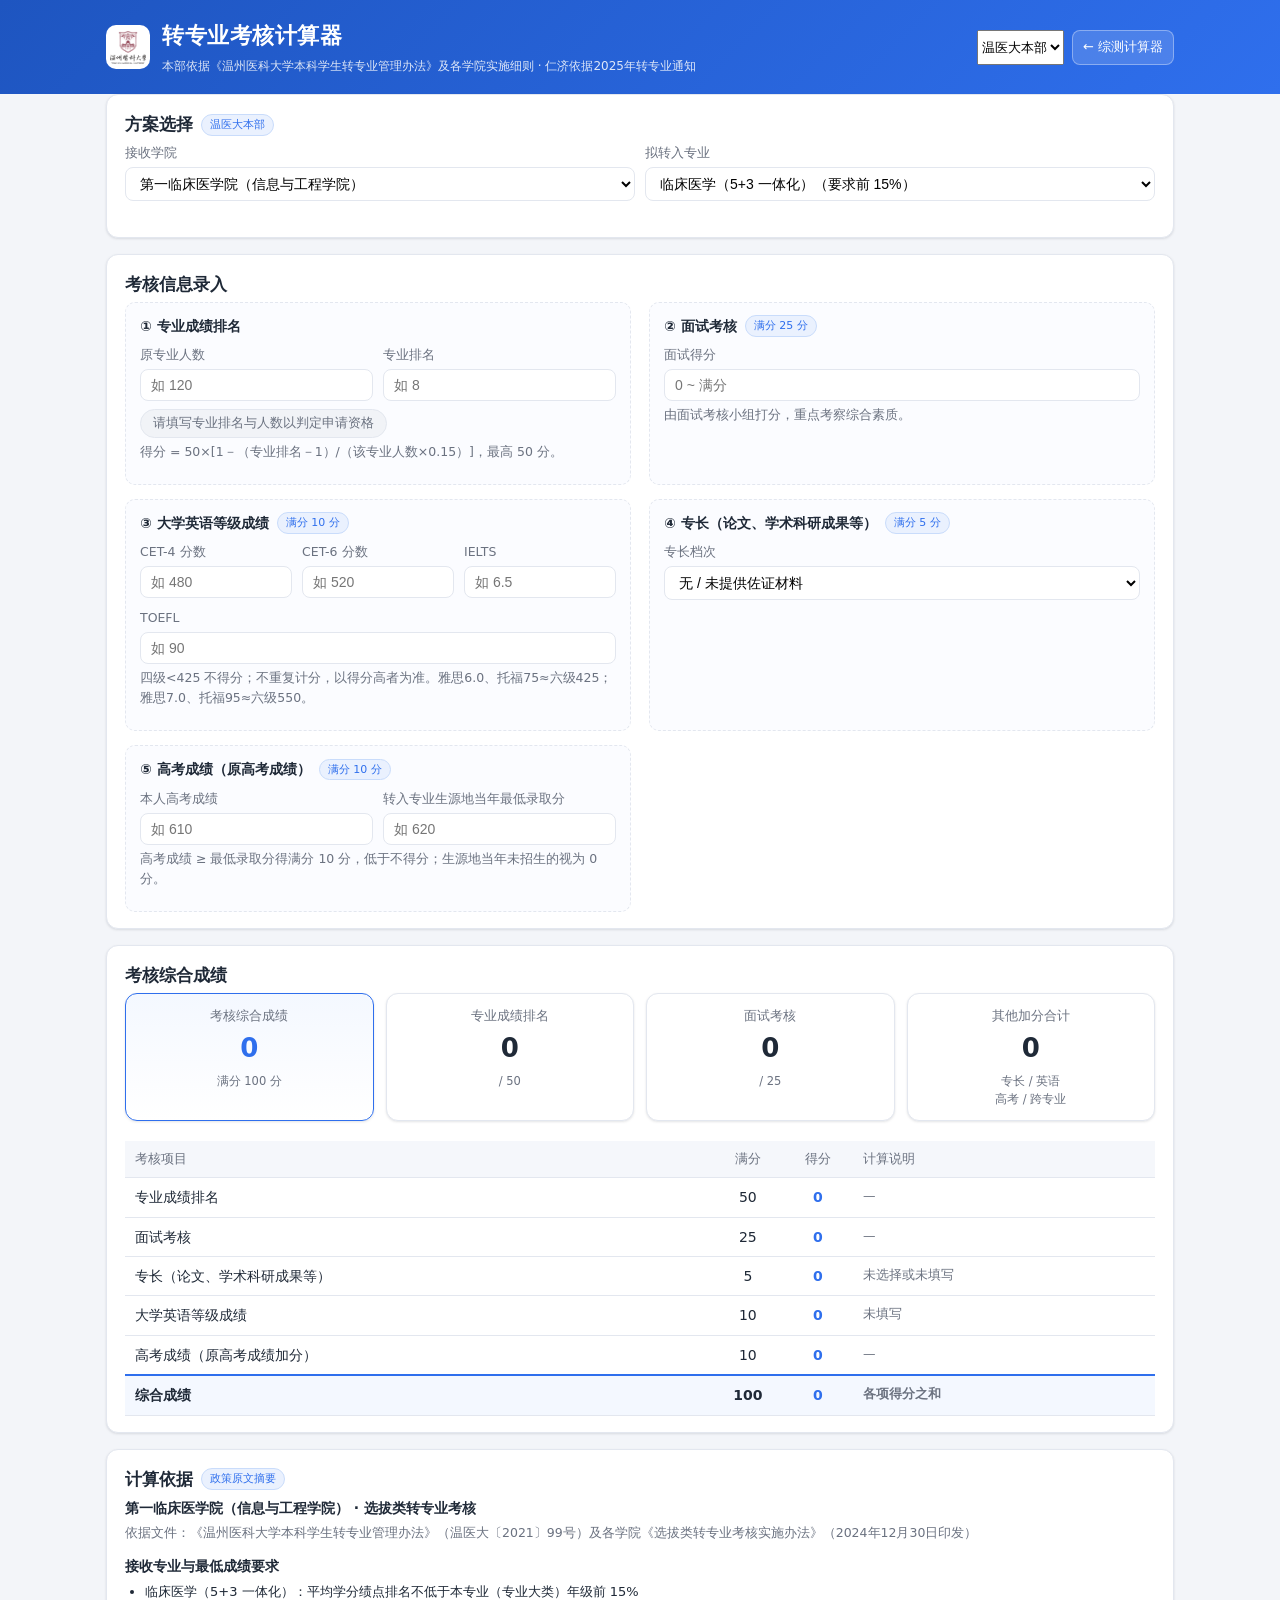
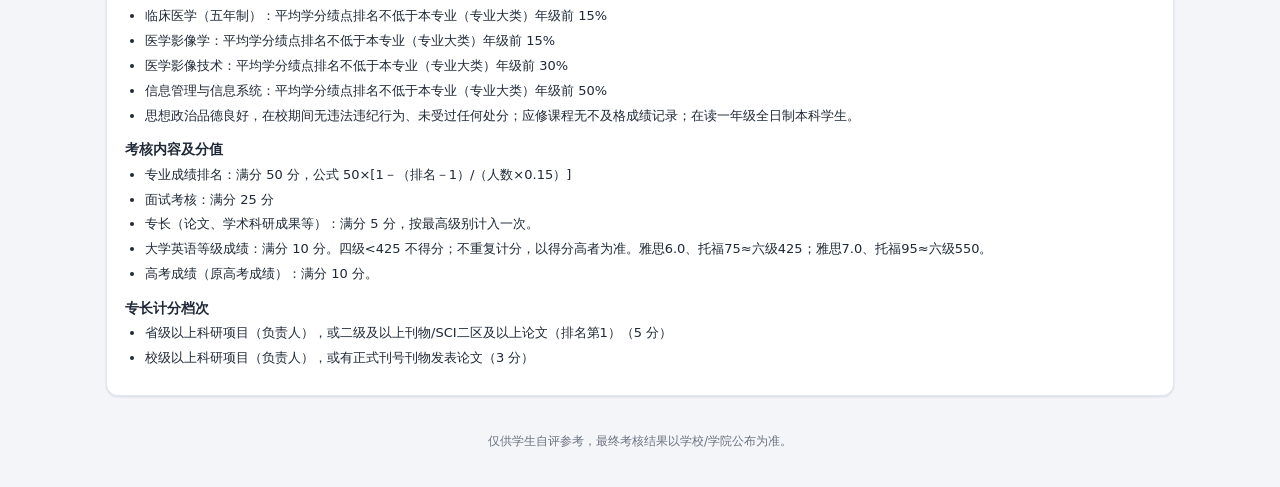
==== transfer.html @ d52b9f93 "fix: 修复计算与页面问题，加校徽、去 Emoji、补测试与 CI 计算：空学年不再显示误导总分、C1 下限钳 0、C3 口径统一为基准分按方案、清空保留当前方案、storage 加 scheme " ====
<!DOCTYPE html>
<html lang="zh-CN">
<head>
  <meta charset="UTF-8">
  <meta name="viewport" content="width=device-width, initial-scale=1.0">
  <title>转专业考核计算器</title>
  <link rel="icon" href="resource/红色透明底方图.png">
  <link rel="stylesheet" href="css/style.css">
</head>
<body>
  <header class="topbar">
    <div class="wrap topbar-inner">
      <div class="brand">
        <img class="logo" src="resource/红色透明底方图.png" alt="温州医科大学校徽">
        <div class="brand-titles">
          <h1>转专业考核计算器</h1>
          <p class="sub">本部依据《温州医科大学本科学生转专业管理办法》及各学院实施细则 · 仁济依据2025年转专业通知</p>
        </div>
      </div>
      <div class="profile">
        <select id="scheme-select" title="选择转专业方案（本部按学院细则，仁济为统一方案）">
          <option value="benbu" selected>温医大本部</option>
          <option value="renji">仁济学院</option>
        </select>
        <a class="top-link" href="index.html" title="返回素质综合测评计算器">← 综测计算器</a>
      </div>
    </div>
  </header>

  <main class="wrap">
    <!-- ============ 方案选择 ============ -->
    <section class="card" id="card-scheme">
      <h2>方案选择 <span class="tag" id="scheme-tag">温医大本部</span></h2>
      <div id="college-row">
        <div class="inline-fields">
          <label class="field grow">
            <span>接收学院</span>
            <select id="college-select"></select>
          </label>
          <label class="field grow">
            <span>拟转入专业</span>
            <select id="major-select"></select>
          </label>
        </div>
      </div>
      <p class="hint" id="renji-tip" hidden>
        仁济学院 2025 年转专业分两轮：第一轮要求学年成绩列原专业全年级前 15%（个别专业前15%不足1人时第一名取得资格），
        可申请临床医学类（临床医学含全科医学跟读班、麻醉学）和口腔医学专业；第二轮在前 50% 中录取（第一轮结束后重新计算名额）。
        非医学类专业（英语、日语、公共事业管理、市场营销、信息管理与信息系统、生物医学工程等）原则上不受成绩限制。
        最多可填报 5 个专业志愿（平行志愿，不设级差）；通识选修课成绩不计入平均学分绩点排名。
      </p>
      <p class="hint" id="scheme-doc"></p>
    </section>

    <!-- ============ 考核信息录入 ============ -->
    <section class="card" id="card-input">
      <h2>考核信息录入</h2>
      <div class="input-grid">
        <div class="field-group">
          <h3>① 专业成绩排名</h3>
          <div class="inline-fields">
            <label class="field">
              <span>原专业人数</span>
              <input type="number" id="in-total" min="1" step="1" placeholder="如 120">
            </label>
            <label class="field">
              <span>专业排名</span>
              <input type="number" id="in-rank" min="1" step="1" placeholder="如 8">
            </label>
          </div>
          <div id="qualify-line"></div>
          <p class="hint" id="rank-formula-hint"></p>
        </div>

        <div class="field-group">
          <h3>② 面试考核 <span class="tag" id="interview-tag"></span></h3>
          <label class="field">
            <span>面试得分</span>
            <input type="number" id="in-interview" min="0" step="0.5" placeholder="0 ~ 满分">
          </label>
          <p class="hint" id="interview-hint"></p>
        </div>

        <div class="field-group">
          <h3>③ 大学英语等级成绩 <span class="tag" id="english-tag"></span></h3>
          <div class="inline-fields">
            <label class="field">
              <span>CET-4 分数</span>
              <input type="number" id="in-c4" min="0" max="710" step="1" placeholder="如 480">
            </label>
            <label class="field">
              <span>CET-6 分数</span>
              <input type="number" id="in-c6" min="0" max="710" step="1" placeholder="如 520">
            </label>
            <label class="field" id="in-ielts-wrap" hidden>
              <span>IELTS</span>
              <input type="number" id="in-ielts" min="0" max="9" step="0.5" placeholder="如 6.5">
            </label>
            <label class="field" id="in-toefl-wrap" hidden>
              <span>TOEFL</span>
              <input type="number" id="in-toefl" min="0" max="120" step="1" placeholder="如 90">
            </label>
          </div>
          <p class="hint" id="english-note"></p>
        </div>

        <div class="field-group" id="grp-specialty">
          <h3>④ 专长（论文、学术科研成果等） <span class="tag" id="specialty-tag"></span></h3>
          <label class="field">
            <span>专长档次</span>
            <select id="in-specialty"></select>
          </label>
        </div>

        <div class="field-group" id="grp-gaokao" hidden>
          <h3>⑤ 高考成绩（原高考成绩） <span class="tag" id="gaokao-tag"></span></h3>
          <div class="inline-fields">
            <label class="field">
              <span>本人高考成绩</span>
              <input type="number" id="in-gaokao" min="0" step="1" placeholder="如 610">
            </label>
            <label class="field">
              <span id="min-admit-label">转入专业最低录取分</span>
              <input type="number" id="in-minadmit" min="0" step="1" placeholder="如 620">
            </label>
          </div>
          <p class="hint" id="gaokao-hint"></p>
        </div>

        <div class="field-group" id="grp-cross" hidden>
          <h3>跨专业情况 <span class="tag">5 分</span></h3>
          <label class="field">
            <span>原专业类别</span>
            <select id="in-frommed">
              <option value="1">医学类（原专业毕业学位为医学学位）</option>
              <option value="0">非医学类</option>
            </select>
          </label>
          <p class="hint" id="cross-hint"></p>
        </div>
      </div>
    </section>

    <!-- ============ 计算结果 ============ -->
    <section class="card" id="card-result">
      <h2>考核综合成绩</h2>
      <div class="result-grid" id="result-grid"></div>
      <div class="detail-table-wrap">
        <table class="detail-table" id="detail-table"></table>
      </div>
      <div id="result-notes"></div>
    </section>

    <!-- ============ 计算依据 ============ -->
    <section class="card" id="card-doc">
      <h2>计算依据 <span class="tag">政策原文摘要</span></h2>
      <div id="doc-body"></div>
    </section>
  </main>

  <footer class="wrap footer">
    <p>仅供学生自评参考，最终考核结果以学校/学院公布为准。</p>
  </footer>

  <script src="js/transfer.js"></script>
  <script src="js/transfer-app.js"></script>
</body>
</html>
---- css/style.css ----
/* =========================================================================
 * style.css — 素质综合测评计算器
 * ========================================================================= */

:root {
  --primary: #2f6fed;
  --primary-dark: #1e55c0;
  --danger: #d64545;
  --ok: #2e9e5b;
  --warn: #d97706;
  --bg: #f3f5f9;
  --card: #ffffff;
  --line: #e3e7ef;
  --text: #1f2937;
  --text-soft: #6b7280;
  --radius: 12px;
  --shadow: 0 1px 3px rgba(16, 24, 40, .08), 0 1px 2px rgba(16, 24, 40, .04);
}

* { box-sizing: border-box; }

html, body { margin: 0; padding: 0; }

body {
  font-family: "PingFang SC", "Microsoft YaHei", "Segoe UI", system-ui, -apple-system, sans-serif;
  background: var(--bg);
  color: var(--text);
  font-size: 14px;
  line-height: 1.6;
}

.wrap { max-width: 1100px; margin: 0 auto; padding: 0 16px; }

/* ---------- 顶栏 ---------- */
.topbar { background: linear-gradient(135deg, #1e55c0 0%, #2f6fed 100%); color: #fff; padding: 18px 0; }
.topbar-inner { display: flex; justify-content: space-between; align-items: center; gap: 16px; flex-wrap: wrap; }
.brand { display: flex; align-items: center; gap: 12px; }
.brand .logo { height: 44px; width: 44px; flex: none; background: #fff; border-radius: 10px; padding: 4px; object-fit: contain; }
.brand-titles { min-width: 0; }
.brand h1 { margin: 0; font-size: 22px; letter-spacing: .5px; }
.brand .sub { margin: 4px 0 0; font-size: 12px; opacity: .85; }
.profile { display: flex; gap: 8px; flex-wrap: wrap; }
.profile input {
  border: 1px solid rgba(255,255,255,.35); background: rgba(255,255,255,.15); color: #fff;
  border-radius: 8px; padding: 6px 10px; font-size: 13px; width: 110px; outline: none;
}
.profile input::placeholder { color: rgba(255,255,255,.75); }
.profile input:focus { border-color: #fff; background: rgba(255,255,255,.25); }

/* ---------- Tab 导航 ---------- */
.tabs { display: flex; gap: 8px; padding-top: 16px; }
.tab-btn {
  border: 1px solid var(--line); background: var(--card); color: var(--text-soft);
  border-radius: 10px 10px 0 0; padding: 9px 18px; font-size: 14px; cursor: pointer;
  border-bottom: none; font-weight: 500;
}
.tab-btn.active { color: var(--primary); font-weight: 600; box-shadow: 0 -2px 0 var(--primary) inset; }
.tab-pane { display: none; padding: 16px 0 24px; }
.tab-pane.active { display: block; }

/* ---------- 卡片 ---------- */
.card {
  background: var(--card); border: 1px solid var(--line); border-radius: var(--radius);
  box-shadow: var(--shadow); padding: 16px 18px; margin-bottom: 16px;
}
.card h2 { margin: 0 0 4px; font-size: 17px; display: flex; align-items: center; gap: 8px; flex-wrap: wrap; }
.card h3 { margin: 0; font-size: 14px; }
.tag {
  font-size: 11px; font-weight: 500; color: var(--primary);
  background: #eaf1fe; border: 1px solid #c9dcfb; border-radius: 999px; padding: 1px 8px;
}
.hint { color: var(--text-soft); font-size: 12.5px; margin: 4px 0 10px; }

/* ---------- 按钮 ---------- */
.btn {
  border: 1px solid var(--primary); background: var(--primary); color: #fff;
  border-radius: 8px; padding: 6px 14px; font-size: 13px; cursor: pointer; transition: .15s;
}
.btn:hover { background: var(--primary-dark); border-color: var(--primary-dark); }
.btn.ghost { background: transparent; color: var(--primary); }
.btn.ghost:hover { background: #eaf1fe; }
.btn.danger { background: var(--danger); border-color: var(--danger); }
.btn.danger.ghost { background: transparent; color: var(--danger); }
.btn.danger.ghost:hover { background: #fdecec; }
.btn.small { padding: 4px 10px; font-size: 12.5px; border-radius: 7px; }
.btn:disabled { opacity: .5; cursor: not-allowed; }

/* ---------- 学年栏 ---------- */
.year-bar { display: flex; align-items: center; gap: 10px; flex-wrap: wrap; }
.year-bar label { font-weight: 600; }
.year-bar select {
  border: 1px solid var(--line); border-radius: 8px; padding: 6px 10px; font-size: 14px;
  background: #fff; min-width: 180px;
}
.year-bar .btn { margin-left: 2px; }

/* ---------- 结果概览 ---------- */
.result-grid {
  display: grid; grid-template-columns: repeat(4, 1fr); gap: 12px; margin-bottom: 16px;
}
.result-item {
  background: var(--card); border: 1px solid var(--line); border-radius: var(--radius);
  box-shadow: var(--shadow); padding: 12px 14px; text-align: center;
}
.result-item .label { color: var(--text-soft); font-size: 12.5px; }
.result-item .value { font-size: 26px; font-weight: 700; margin-top: 2px; }
.result-item .extra { font-size: 11.5px; color: var(--text-soft); margin-top: 2px; }
.result-item.total { border-color: var(--primary); background: linear-gradient(180deg, #f4f8ff, #fff); }
.result-item.total .value { color: var(--primary); }
.down-badge {
  display: inline-block; margin-left: 8px; padding: 1px 8px; border-radius: 6px;
  background: var(--danger); color: #fff; font-size: 12px; font-weight: 600;
  vertical-align: middle; line-height: 1.6;
}
.result-item.warn { border-color: var(--warn); }
.result-item.warn .value { color: var(--warn); }
.result-item.bad { border-color: var(--danger); }
.result-item.bad .value { color: var(--danger); }

/* ---------- 两列布局 ---------- */
.cols { display: grid; grid-template-columns: 1fr 1fr; gap: 16px; align-items: start; }
@media (max-width: 900px) { .cols { grid-template-columns: 1fr; } }
.section .hint { margin-bottom: 12px; }

/* ---------- 加减分条目 ---------- */
.sub-block { margin-bottom: 14px; }
.sub-head { display: flex; justify-content: space-between; align-items: center; margin-bottom: 6px; }
.mini-total { font-weight: 700; color: var(--ok); }
.mini-total.minus { color: var(--danger); }
.items { display: flex; flex-direction: column; gap: 6px; margin-bottom: 8px; }
.item-row {
  display: flex; align-items: center; gap: 8px; border: 1px solid var(--line);
  border-radius: 8px; padding: 6px 10px; background: #fafbfe;
}
.item-row .item-name { flex: 1; min-width: 0; overflow-wrap: anywhere; }
.item-row .item-points { font-weight: 700; color: var(--ok); white-space: nowrap; }
.item-row.minus .item-points { color: var(--danger); }
.item-row .del {
  border: none; background: none; color: var(--text-soft); cursor: pointer; font-size: 15px;
  padding: 2px 6px; border-radius: 6px;
}
.item-row .del:hover { color: var(--danger); background: #fdecec; }
.row-actions { display: flex; gap: 8px; flex-wrap: wrap; }
.c2-onlyreq {
  display: inline-flex; align-items: center; gap: 5px; font-size: 12.5px; color: var(--text-soft);
  border: 1px solid var(--line); border-radius: 7px; padding: 4px 10px; background: #fafbfe; cursor: pointer;
  user-select: none;
}
.c2-onlyreq input { width: 14px; height: 14px; accent-color: var(--primary); }
.c2-onlyreq:hover { border-color: var(--primary); color: var(--text); }

/* 教务系统导入 */
#import-text {
  width: 100%; border: 1px solid var(--line); border-radius: 8px; padding: 8px 10px;
  font-size: 12.5px; font-family: Consolas, "Courier New", monospace; resize: vertical; box-sizing: border-box;
}
#import-text:focus { outline: none; border-color: var(--primary); }
.import-result { margin-top: 8px; font-size: 12.5px; color: var(--danger); white-space: pre-wrap; }
.import-result.error { color: var(--danger); }


/* 豆包批量导入引导 */
.batch-help {
  margin-top: 10px; border: 1px solid var(--line); border-radius: 10px; background: #fafbfe;
  padding: 0;
}
.batch-help > summary {
  cursor: pointer; padding: 9px 12px; font-size: 13px; color: var(--primary-dark);
  font-weight: 600; user-select: none; list-style: none;
}
.batch-help > summary::before { content: "▸ "; color: var(--primary); }
.batch-help[open] > summary::before { content: "▾ "; }
.batch-help > summary:hover { background: #f2f5fb; border-radius: 10px; }
.batch-help-body { padding: 4px 12px 12px; border-top: 1px dashed var(--line); }
.batch-steps { margin: 8px 0 10px; padding-left: 20px; font-size: 13px; }
.batch-steps li { margin-bottom: 4px; }
.prompt-actions { display: flex; gap: 8px; flex-wrap: wrap; margin-bottom: 8px; }
.prompt-text {
  background: #f6f8fc; border: 1px solid var(--line); border-radius: 8px; padding: 10px 12px;
  font-size: 12px; line-height: 1.7; white-space: pre-wrap; overflow-wrap: break-word;
  font-family: Consolas, "Courier New", monospace; max-height: 260px; overflow-y: auto;
}

/* ---------- 课程表 ---------- */
.course-table-wrap {
  max-height: 280px; overflow: auto; border: 1px solid var(--line); border-radius: 10px;
  margin-bottom: 10px; scrollbar-width: thin; scrollbar-color: #c6ccd6 transparent;
}
.course-table-wrap::-webkit-scrollbar { width: 8px; }
.course-table-wrap::-webkit-scrollbar-thumb { background: #c6ccd6; border-radius: 4px; }
.course-table-wrap::-webkit-scrollbar-track { background: transparent; }
.course-table { width: 100%; border-collapse: collapse; }
.course-table thead th {
  position: sticky; top: 0; z-index: 1; background: #fff;
}
.course-table th, .course-table td {
  border-bottom: 1px solid var(--line); padding: 6px 8px; text-align: left; vertical-align: middle;
}
.course-table th { font-size: 12.5px; color: var(--text-soft); }
.course-table th.num, .course-table td.num { width: 90px; }
.course-table th.op, .course-table td.op { width: 40px; text-align: center; }
.course-table th.scale-cell, .course-table td.scale-cell { width: 92px; }
.course-table th.type-cell, .course-table td.type-cell { width: 82px; }
.course-table input, .course-table select {
  width: 100%; border: 1px solid var(--line); border-radius: 7px; padding: 5px 8px; font-size: 13px;
  background: #fff;
}
.course-table input:focus, .course-table select:focus { outline: none; border-color: var(--primary); }
.course-table .del { border: none; background: none; color: var(--text-soft); cursor: pointer; font-size: 15px; }
.course-table .del:hover { color: var(--danger); }
.c2-stat { font-size: 12.5px; color: var(--text-soft); margin-top: 6px; }
.c2-stat b { color: var(--text); }

/* ---------- C3 分类 ---------- */
.c3-cat { border: 1px solid var(--line); border-radius: 10px; margin-bottom: 10px; overflow: hidden; }
.c3-cat-head {
  display: flex; justify-content: space-between; align-items: center; padding: 10px 12px;
  background: #fafbfe; cursor: pointer; user-select: none;
}
.c3-cat-head:hover { background: #f2f5fb; }
.c3-cat-head .cat-title { font-weight: 600; font-size: 14px; }
.c3-cat-head .cat-total { color: var(--ok); font-weight: 700; }
.c3-cat-body { padding: 10px 12px; border-top: 1px solid var(--line); }

/* ---------- 体测卡片（奖学金降档判定） ---------- */
.pe-card {
  border: 1px dashed var(--line); border-radius: 10px; padding: 10px 12px; margin-bottom: 10px;
  background: #fbfcff;
}
.pe-head { font-weight: 600; font-size: 13.5px; margin-bottom: 8px; display: flex; align-items: center; gap: 8px; }
.pe-row { display: flex; align-items: flex-end; gap: 18px; flex-wrap: wrap; }
.pe-score-label { display: flex; flex-direction: column; gap: 4px; font-size: 12.5px; color: var(--text-soft); }
.pe-score-label input {
  border: 1px solid var(--line); border-radius: 8px; padding: 6px 10px; font-size: 14px; width: 130px;
}
.pe-score-label input:focus { outline: none; border-color: var(--primary); }
.pe-check { display: flex; align-items: center; gap: 6px; font-size: 13px; padding-bottom: 7px; cursor: pointer; user-select: none; }
.pe-check input { width: 15px; height: 15px; accent-color: var(--primary); }
.pe-result { margin-top: 8px; display: flex; align-items: center; gap: 10px; flex-wrap: wrap; }
.pe-badge { display: inline-flex; padding: 3px 12px; border-radius: 999px; font-size: 13px; font-weight: 700; white-space: normal; max-width: 100%; text-align: left; }
.pe-badge.down { background: #fdecec; color: var(--danger); border: 1px solid #f5b5b5; }
.pe-badge.ok { background: #e7f6ee; color: var(--ok); border: 1px solid #b5e3c8; }
.pe-badge.none { background: #f1f3f7; color: var(--text-soft); border: 1px solid var(--line); font-weight: 500; }
.pe-reason { font-size: 12px; color: var(--text-soft); }

/* ---------- 在校成绩 ---------- */
.overall-card h2 { margin-bottom: 8px; }
.overall-grid { display: grid; grid-template-columns: repeat(auto-fill, minmax(150px, 1fr)); gap: 10px; }
.overall-item {
  border: 1px solid var(--line); border-radius: 10px; padding: 10px 12px; text-align: center; background: #fafbfe;
}
.overall-item .y-name { font-size: 12.5px; color: var(--text-soft); }
.overall-item .y-total { font-size: 20px; font-weight: 700; }
.overall-avg {
  margin-top: 10px; border-top: 1px dashed var(--line); padding-top: 10px;
  display: flex; justify-content: space-between; align-items: center; flex-wrap: wrap; gap: 8px;
}
.overall-avg .avg-value { font-size: 22px; font-weight: 800; color: var(--primary); }

/* ---------- 班级排名 ---------- */
.rank-form { display: flex; gap: 8px; flex-wrap: wrap; margin: 10px 0 14px; }
.rank-form input {
  border: 1px solid var(--line); border-radius: 8px; padding: 6px 10px; font-size: 13px; width: 160px;
}
.rank-form input:focus { outline: none; border-color: var(--primary); }
.rank-table { width: 100%; border-collapse: collapse; }
.rank-table th, .rank-table td { border-bottom: 1px solid var(--line); padding: 7px 10px; text-align: left; }
.rank-table th { color: var(--text-soft); font-size: 12.5px; }
.rank-table td.num, .rank-table th.num { width: 90px; }
.rank-table td.op, .rank-table th.op { width: 50px; text-align: center; }
.rank-table tr.me td { background: #eef5ff; }
.rank-top { display: inline-flex; width: 22px; height: 22px; align-items: center; justify-content: center;
  border-radius: 50%; font-size: 12px; font-weight: 700; color: #fff; background: #9ca3af; }
.rank-top.r1 { background: #e6a23c; }
.rank-top.r2 { background: #a8b3c4; }
.rank-top.r3 { background: #c98a5e; }

/* ---------- 数据管理 ---------- */
.manage-actions { display: flex; gap: 10px; flex-wrap: wrap; margin: 10px 0; }
.file-label { display: inline-block; cursor: pointer; }
#manage-msg { color: var(--ok); }
#manage-msg.error { color: var(--danger); }
.formula-list { margin: 6px 0 0; padding-left: 20px; color: var(--text); }
.formula-list li { margin-bottom: 3px; }

/* ---------- 模态框 ---------- */
.modal-mask {
  position: fixed; inset: 0; background: rgba(15, 23, 42, .45); z-index: 100;
  display: flex; align-items: flex-start; justify-content: center; padding: 48px 16px; overflow-y: auto;
}
.modal-mask[hidden] { display: none; }
.modal {
  background: #fff; border-radius: 14px; box-shadow: 0 20px 50px rgba(0,0,0,.2);
  width: 100%; max-width: 720px; max-height: calc(100vh - 96px); display: flex; flex-direction: column;
}
.modal.small { max-width: 420px; }
.modal-head {
  display: flex; justify-content: space-between; align-items: center; padding: 14px 18px;
  border-bottom: 1px solid var(--line);
}
.modal-head h3 { margin: 0; font-size: 15px; }
.modal-close { border: none; background: none; font-size: 22px; line-height: 1; color: var(--text-soft); cursor: pointer; padding: 0 4px; }
.modal-close:hover { color: var(--danger); }
.modal-body { padding: 14px 18px; overflow: auto; }
.modal-foot { display: flex; justify-content: flex-end; gap: 8px; padding: 12px 18px; border-top: 1px solid var(--line); }

/* 快选项列表 */
.quick-group { margin-bottom: 12px; }
.quick-group-title { font-weight: 600; font-size: 13.5px; margin: 0 0 4px; color: var(--text); }
.quick-group-title .q-hint { font-weight: 400; font-size: 12px; color: var(--text-soft); }
.quick-levels { display: flex; flex-wrap: wrap; gap: 6px; }
.q-btn {
  border: 1px solid var(--line); background: #fafbfe; border-radius: 8px; padding: 4px 10px;
  font-size: 12.5px; cursor: pointer; color: var(--text);
}
.q-btn:hover { border-color: var(--primary); color: var(--primary); background: #eaf1fe; }
.q-btn .pts { color: var(--ok); font-weight: 700; }
.matrix-table { width: 100%; border-collapse: collapse; margin: 4px 0 8px; font-size: 12.5px; }
.matrix-table th, .matrix-table td { border: 1px solid var(--line); padding: 4px 6px; text-align: center; }
.matrix-table th { background: #f5f7fb; color: var(--text-soft); font-weight: 500; }
.matrix-table td:first-child { background: #fafbfe; font-weight: 600; text-align: left; white-space: nowrap; }
.matrix-table .q-btn { width: 100%; }

/* 字段 */
.field { display: flex; flex-direction: column; gap: 4px; margin-bottom: 10px; min-width: 0; }
.field span { font-size: 12.5px; color: var(--text-soft); }
.field input {
  border: 1px solid var(--line); border-radius: 8px; padding: 7px 10px; font-size: 14px;
  width: 100%; min-width: 0;
}
.field input:focus { outline: none; border-color: var(--primary); }

.footer { text-align: center; color: var(--text-soft); font-size: 12px; padding: 8px 16px 24px; }

/* 空状态 */
.empty-hint { color: var(--text-soft); font-size: 12.5px; font-style: italic; }

@media (max-width: 640px) {
  .result-grid { grid-template-columns: repeat(2, 1fr); }
  .topbar-inner { flex-direction: column; align-items: flex-start; }
}

/* ========== 转专业计算器页面 ========== */
a.tab-btn { text-decoration: none; display: inline-block; }
.tabs a.tab-btn { margin-left: auto; }

.top-link {
  border: 1px solid rgba(255,255,255,.35); background: rgba(255,255,255,.15); color: #fff;
  border-radius: 8px; padding: 6px 10px; font-size: 13px; text-decoration: none;
  display: inline-flex; align-items: center; white-space: nowrap;
}
.top-link:hover { background: rgba(255,255,255,.25); border-color: #fff; }

.inline-fields { display: flex; gap: 10px; flex-wrap: wrap; align-items: flex-start; }
.inline-fields .field { flex: 1; min-width: 130px; }
.field.grow { flex: 2 !important; min-width: 220px; }
.field select {
  border: 1px solid var(--line); border-radius: 8px; padding: 7px 10px; font-size: 14px; background: #fff;
  width: 100%; min-width: 0;
}
.field select:focus { outline: none; border-color: var(--primary); }

.input-grid { display: grid; grid-template-columns: repeat(2, 1fr); gap: 14px 18px; }
.field-group {
  border: 1px dashed var(--line); border-radius: 10px; padding: 12px 14px; background: #fbfcff;
  min-width: 0;
}
.field-group h3 {
  margin: 0 0 8px; font-size: 14px; display: flex; align-items: center; gap: 8px; flex-wrap: wrap;
}
.field-group .field { margin-bottom: 0; }
.field-group .inline-fields .field { margin-bottom: 0; }

#qualify-line { margin-top: 8px; }

.detail-table-wrap { overflow-x: auto; }
.detail-table { width: 100%; border-collapse: collapse; margin-top: 4px; }
.detail-table th, .detail-table td {
  border-bottom: 1px solid var(--line); padding: 8px 10px; text-align: left; vertical-align: top;
}
.detail-table thead th { background: #f5f7fb; color: var(--text-soft); font-size: 12.5px; font-weight: 500; }
.detail-table th.num, .detail-table td.num { width: 70px; text-align: center; }
.detail-table td.strong { font-weight: 700; color: var(--primary); }
.detail-table td.cell-note { font-size: 12.5px; color: var(--text-soft); overflow-wrap: anywhere; word-break: break-word; }
.detail-table tr.total-row td { background: #f4f8ff; font-weight: 700; border-top: 2px solid var(--primary); }

.doc-list { margin: 4px 0 10px; padding-left: 20px; }
.doc-list li { margin-bottom: 4px; font-size: 13px; }
#doc-body h3 { margin: 12px 0 4px; }
#doc-body h3:first-child { margin-top: 0; }

.result-notes-list { margin: 8px 0 0; padding-left: 20px; }
.result-notes-list li.warn { color: var(--warn); font-size: 13px; margin-bottom: 3px; }

@media (max-width: 640px) {
  .input-grid { grid-template-columns: 1fr; }
}

/* 平板断点：转专业录入区单列、结果概览两列，避免长选项溢出 */
@media (max-width: 900px) {
  .input-grid { grid-template-columns: 1fr; }
  .result-grid { grid-template-columns: repeat(2, 1fr); }
}
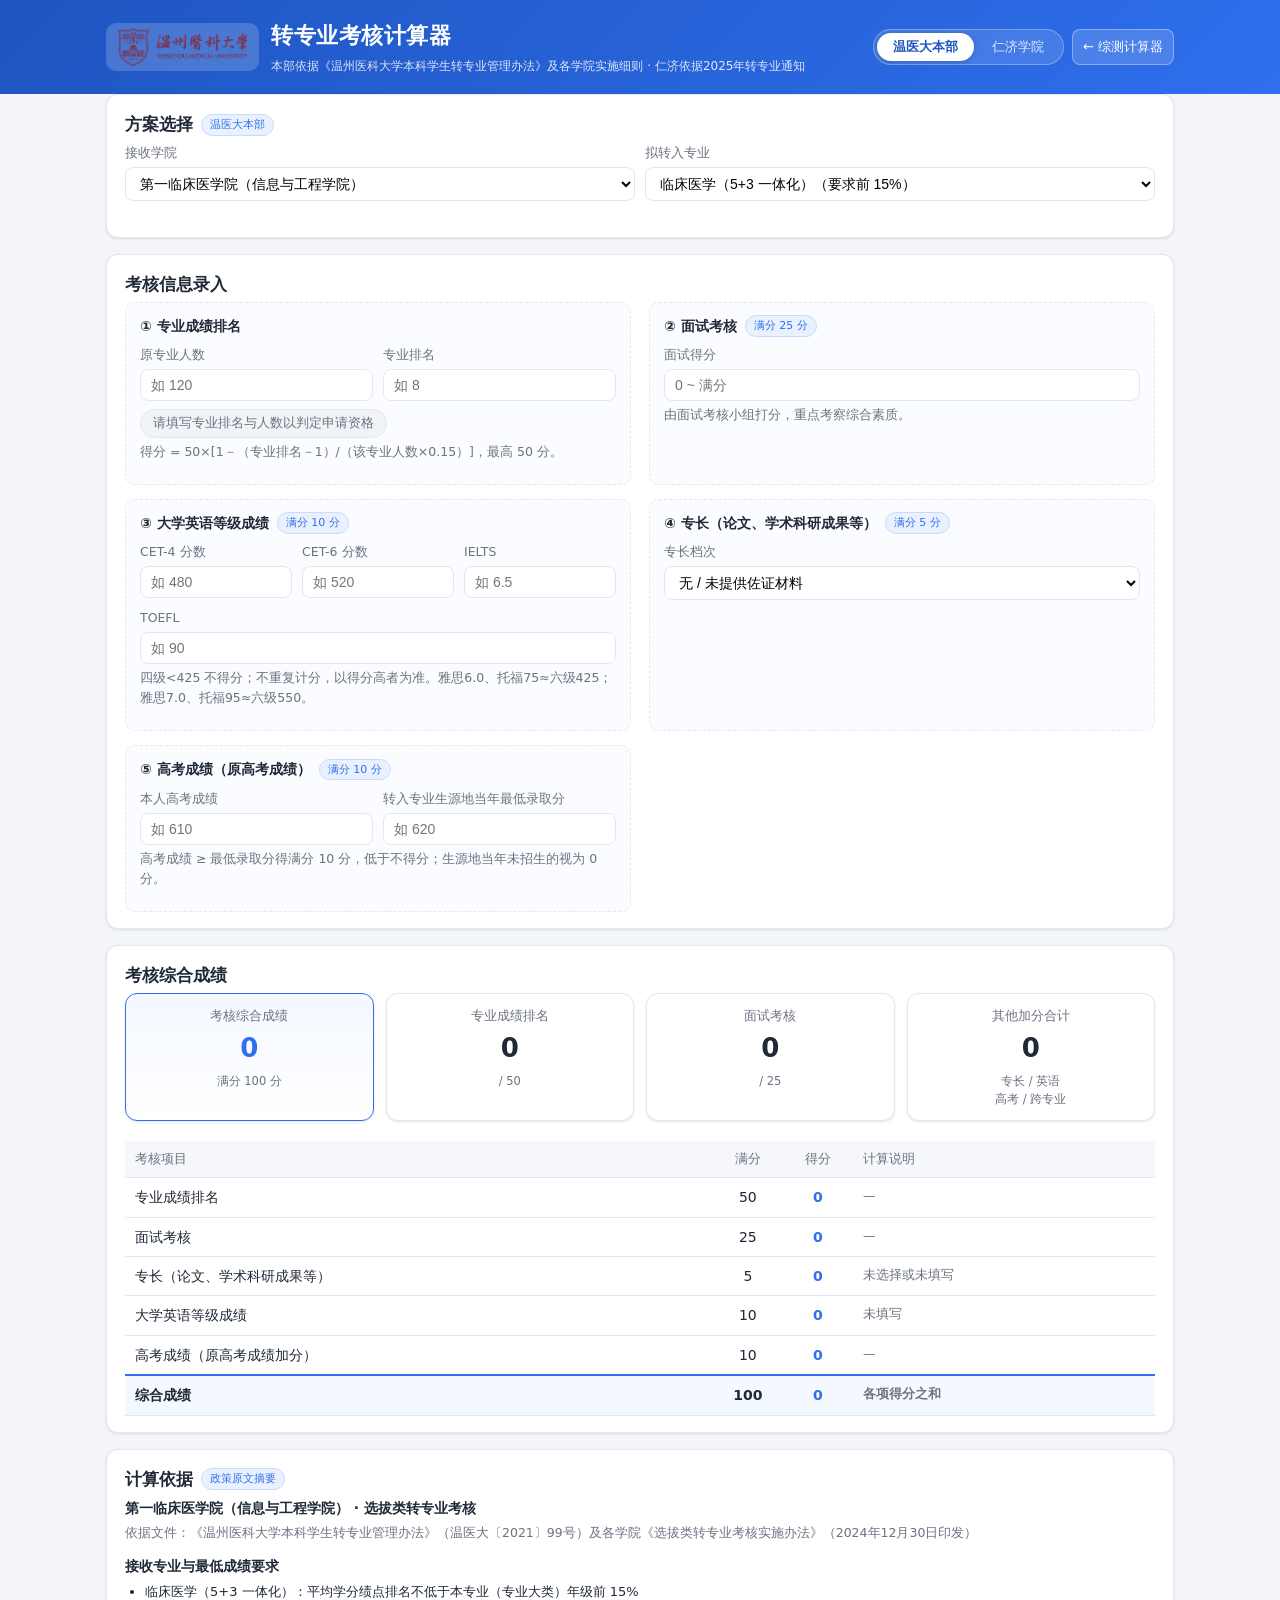
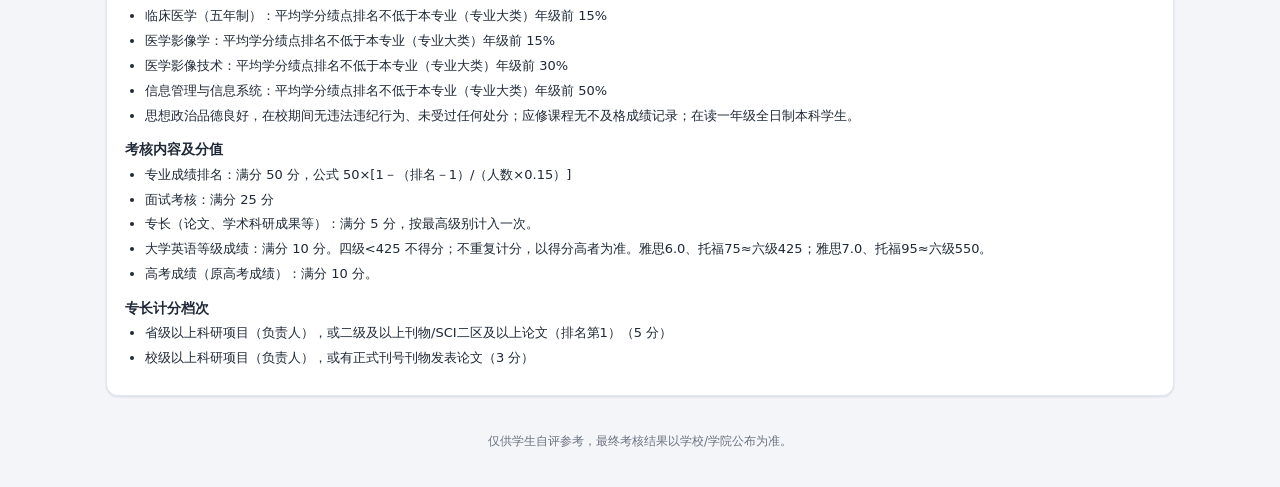
==== commit 68471118: "feat: 方案切换改分段单选并记忆，新增个人档案卡，校徽改用长图" ====
--- a/transfer.html
+++ b/transfer.html
@@ -11,17 +11,23 @@
   <header class="topbar">
     <div class="wrap topbar-inner">
       <div class="brand">
-        <img class="logo" src="resource/红色透明底方图.png" alt="温州医科大学校徽">
+        <img class="logo" src="resource/红色透明底长图.png" alt="温州医科大学校徽">
         <div class="brand-titles">
           <h1>转专业考核计算器</h1>
           <p class="sub">本部依据《温州医科大学本科学生转专业管理办法》及各学院实施细则 · 仁济依据2025年转专业通知</p>
         </div>
       </div>
       <div class="profile">
-        <select id="scheme-select" title="选择转专业方案（本部按学院细则，仁济为统一方案）">
-          <option value="benbu" selected>温医大本部</option>
-          <option value="renji">仁济学院</option>
-        </select>
+        <div class="seg" id="scheme-select" role="radiogroup" aria-label="选择转专业方案（本部按学院细则，仁济为统一方案）">
+          <label class="seg-option">
+            <input type="radio" name="scheme" value="benbu">
+            <span>温医大本部</span>
+          </label>
+          <label class="seg-option">
+            <input type="radio" name="scheme" value="renji">
+            <span>仁济学院</span>
+          </label>
+        </div>
         <a class="top-link" href="index.html" title="返回素质综合测评计算器">← 综测计算器</a>
       </div>
     </div>
--- a/css/style.css
+++ b/css/style.css
@@ -35,14 +35,14 @@
 .topbar { background: linear-gradient(135deg, #1e55c0 0%, #2f6fed 100%); color: #fff; padding: 18px 0; }
 .topbar-inner { display: flex; justify-content: space-between; align-items: center; gap: 16px; flex-wrap: wrap; }
 .brand { display: flex; align-items: center; gap: 12px; }
-.brand .logo { height: 44px; width: 44px; flex: none; background: #fff; border-radius: 10px; padding: 4px; object-fit: contain; }
+.brand .logo { height: 48px; width: auto; flex: none; object-fit: contain; background: rgba(255,255,255,.18); border-radius: 10px; padding: 5px 12px; }
 .brand-titles { min-width: 0; }
 .brand h1 { margin: 0; font-size: 22px; letter-spacing: .5px; }
 .brand .sub { margin: 4px 0 0; font-size: 12px; opacity: .85; }
 .profile { display: flex; gap: 8px; flex-wrap: wrap; }
 .profile input {
   border: 1px solid rgba(255,255,255,.35); background: rgba(255,255,255,.15); color: #fff;
-  border-radius: 8px; padding: 6px 10px; font-size: 13px; width: 110px; outline: none;
+  border-radius: 999px; padding: 6px 12px; font-size: 13px; width: 110px; outline: none;
 }
 .profile input::placeholder { color: rgba(255,255,255,.75); }
 .profile input:focus { border-color: #fff; background: rgba(255,255,255,.25); }
@@ -338,6 +338,7 @@
 @media (max-width: 640px) {
   .result-grid { grid-template-columns: repeat(2, 1fr); }
   .topbar-inner { flex-direction: column; align-items: flex-start; }
+  .brand .logo { height: 40px; }
 }
 
 /* ========== 转专业计算器页面 ========== */
@@ -401,3 +402,60 @@
   .input-grid { grid-template-columns: 1fr; }
   .result-grid { grid-template-columns: repeat(2, 1fr); }
 }
+
+/* =========================================================================
+ * 分段单选（本部 / 仁济 方案切换）与 个人档案卡
+ * ========================================================================= */
+.seg {
+  display: inline-flex; align-items: center;
+  background: rgba(255,255,255,.12);
+  border: 1px solid rgba(255,255,255,.3);
+  border-radius: 999px; padding: 3px; gap: 2px;
+}
+.seg-option { position: relative; display: inline-flex; }
+.seg-option input {
+  position: absolute; opacity: 0; width: 1px; height: 1px; pointer-events: none;
+}
+.seg-option span {
+  display: inline-flex; align-items: center; justify-content: center;
+  padding: 5px 16px; border-radius: 999px; font-size: 13px; line-height: 1.4;
+  color: rgba(255,255,255,.85); cursor: pointer; white-space: nowrap; user-select: none;
+  transition: color .15s, background .15s, box-shadow .15s;
+}
+.seg-option:hover span { color: #fff; }
+.seg-option input:checked + span {
+  background: #fff; color: var(--primary-dark); font-weight: 700;
+  box-shadow: 0 1px 5px rgba(0,0,0,.2);
+}
+.seg-option input:focus-visible + span { outline: 2px solid #fff; outline-offset: 1px; }
+
+.top-btn {
+  border: 1px solid rgba(255,255,255,.35); background: rgba(255,255,255,.15); color: #fff;
+  border-radius: 999px; padding: 6px 12px; font-size: 13px; cursor: pointer;
+  white-space: nowrap; transition: .15s; font-family: inherit; line-height: 1.4;
+}
+.top-btn:hover { background: rgba(255,255,255,.28); border-color: #fff; }
+
+/* 档案卡 */
+.archive-bar { display: flex; gap: 8px; flex-wrap: wrap; margin: 8px 0 14px; }
+.archive-bar input {
+  flex: 1; min-width: 180px; border: 1px solid var(--line); border-radius: 8px;
+  padding: 7px 10px; font-size: 13px; background: #fff;
+}
+.archive-bar input:focus { outline: none; border-color: var(--primary); }
+.archive-list { display: flex; flex-direction: column; gap: 8px; max-height: 320px; overflow-y: auto; }
+.archive-item {
+  display: flex; align-items: center; justify-content: space-between; gap: 10px;
+  border: 1px solid var(--line); border-radius: 10px; padding: 10px 12px; background: #fafbfe;
+}
+.archive-item-main { min-width: 0; }
+.archive-item-name { font-weight: 600; font-size: 13.5px; overflow-wrap: anywhere; }
+.archive-item-meta { font-size: 12px; color: var(--text-soft); }
+.archive-item-actions { display: flex; gap: 6px; flex-wrap: wrap; flex: none; }
+.archive-msg { margin-top: 10px; color: var(--ok); }
+.archive-msg.error { color: var(--danger); }
+
+@media (max-width: 640px) {
+  .archive-item { flex-direction: column; align-items: stretch; }
+  .archive-item-actions { justify-content: flex-end; }
+}
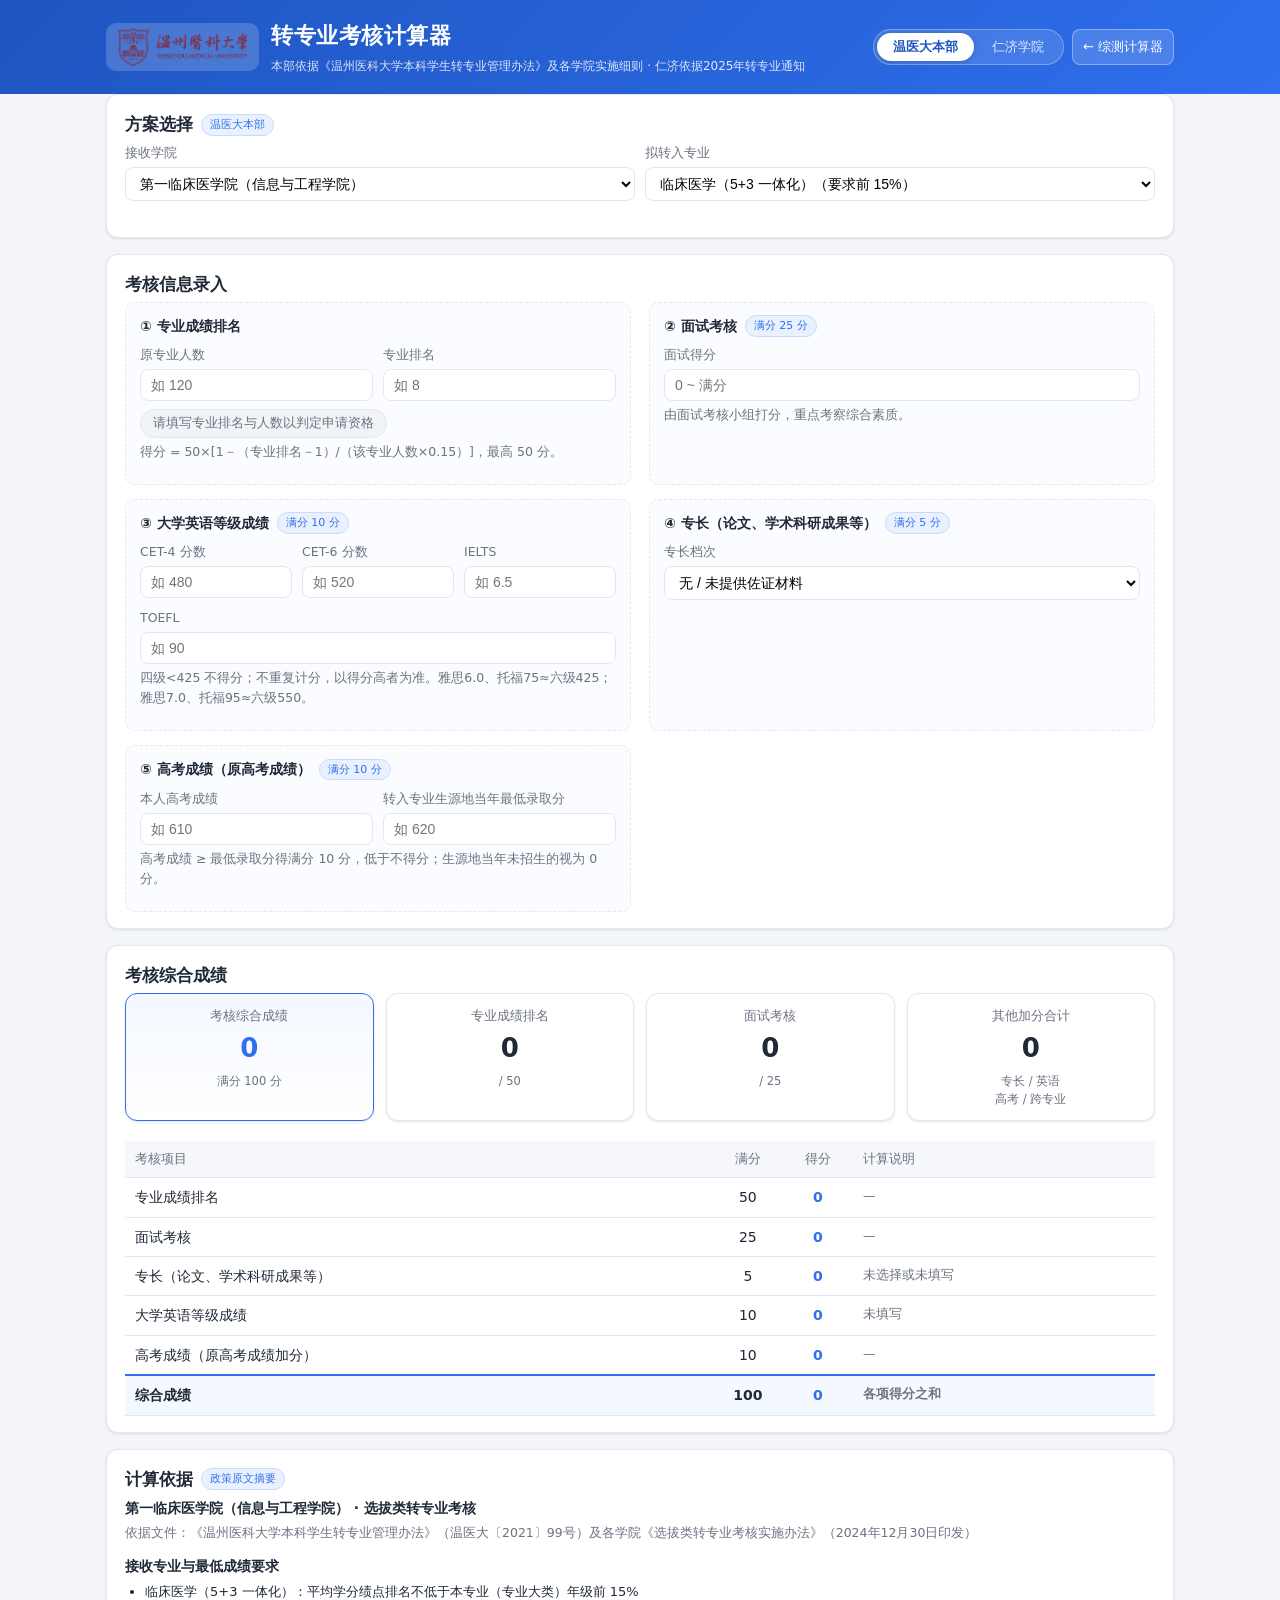
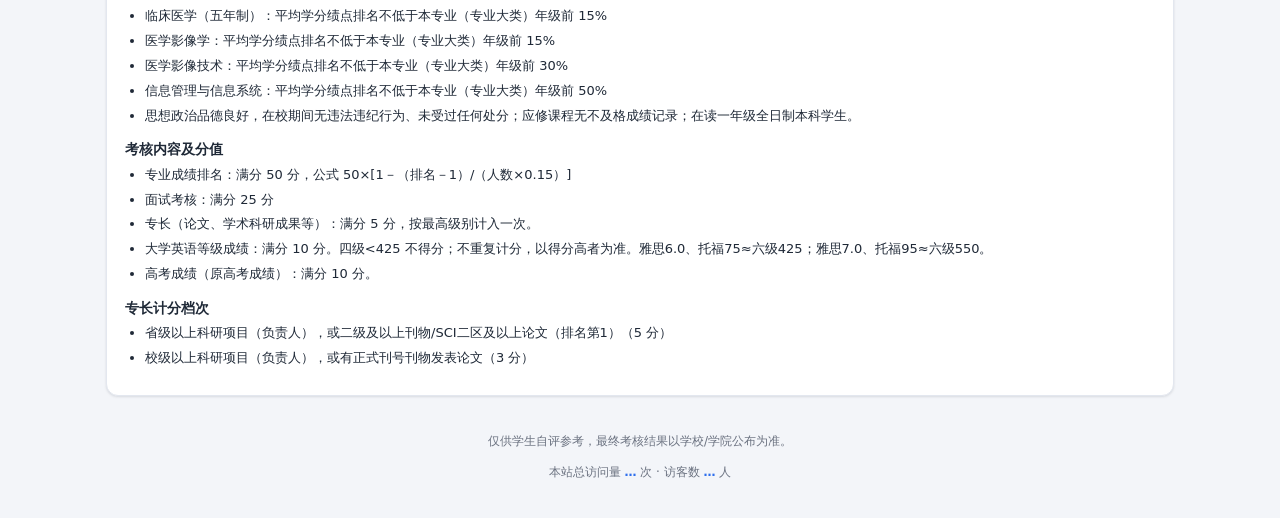
==== commit 92789740: "feat: 接入不蒜子访问统计（PV/UV 显示于页脚）" ====
--- a/transfer.html
+++ b/transfer.html
@@ -166,8 +166,10 @@
 
   <footer class="wrap footer">
     <p>仅供学生自评参考，最终考核结果以学校/学院公布为准。</p>
+    <p class="site-stat">本站总访问量 <span id="busuanzi_value_site_pv">…</span> 次 · 访客数 <span id="busuanzi_value_site_uv">…</span> 人</p>
   </footer>
 
+  <script async src="//busuanzi.ibruce.info/busuanzi/2.3/busuanzi.pure.mini.js"></script>
   <script src="js/transfer.js"></script>
   <script src="js/transfer-app.js"></script>
 </body>
--- a/css/style.css
+++ b/css/style.css
@@ -117,9 +117,27 @@
 .result-item.bad { border-color: var(--danger); }
 .result-item.bad .value { color: var(--danger); }
 
-/* ---------- 两列布局 ---------- */
-.cols { display: grid; grid-template-columns: 1fr 1fr; gap: 16px; align-items: start; }
-@media (max-width: 900px) { .cols { grid-template-columns: 1fr; } }
+/* ---------- 三卡布局：C1、C3 叠左列，C2 独占右列整高（三卡等宽） ---------- */
+.cols {
+  display: grid;
+  grid-template-columns: 1fr 1fr;
+  grid-template-areas:
+    "c1 c2"
+    "c3 c2";
+  gap: 16px;
+}
+#section-c1 { grid-area: c1; }
+#section-c2 { grid-area: c2; }
+#section-c3 { grid-area: c3; }
+@media (max-width: 900px) {
+  .cols {
+    grid-template-columns: 1fr;
+    grid-template-areas:
+      "c1"
+      "c2"
+      "c3";
+  }
+}
 .section .hint { margin-bottom: 12px; }
 
 /* ---------- 加减分条目 ---------- */
@@ -331,6 +349,8 @@
 .field input:focus { outline: none; border-color: var(--primary); }
 
 .footer { text-align: center; color: var(--text-soft); font-size: 12px; padding: 8px 16px 24px; }
+.footer .site-stat { margin-top: 4px; }
+.footer .site-stat span { color: var(--primary); font-weight: 600; }
 
 /* 空状态 */
 .empty-hint { color: var(--text-soft); font-size: 12.5px; font-style: italic; }
@@ -454,6 +474,12 @@
 .archive-item-actions { display: flex; gap: 6px; flex-wrap: wrap; flex: none; }
 .archive-msg { margin-top: 10px; color: var(--ok); }
 .archive-msg.error { color: var(--danger); }
+.archive-current {
+  display: flex; align-items: center; gap: 8px; flex-wrap: wrap;
+  font-size: 12.5px; color: var(--text-soft); margin: 0 0 10px;
+}
+.archive-current b { color: var(--text); }
+.archive-item.current { border-color: var(--primary); background: #eef5ff; }
 
 @media (max-width: 640px) {
   .archive-item { flex-direction: column; align-items: stretch; }
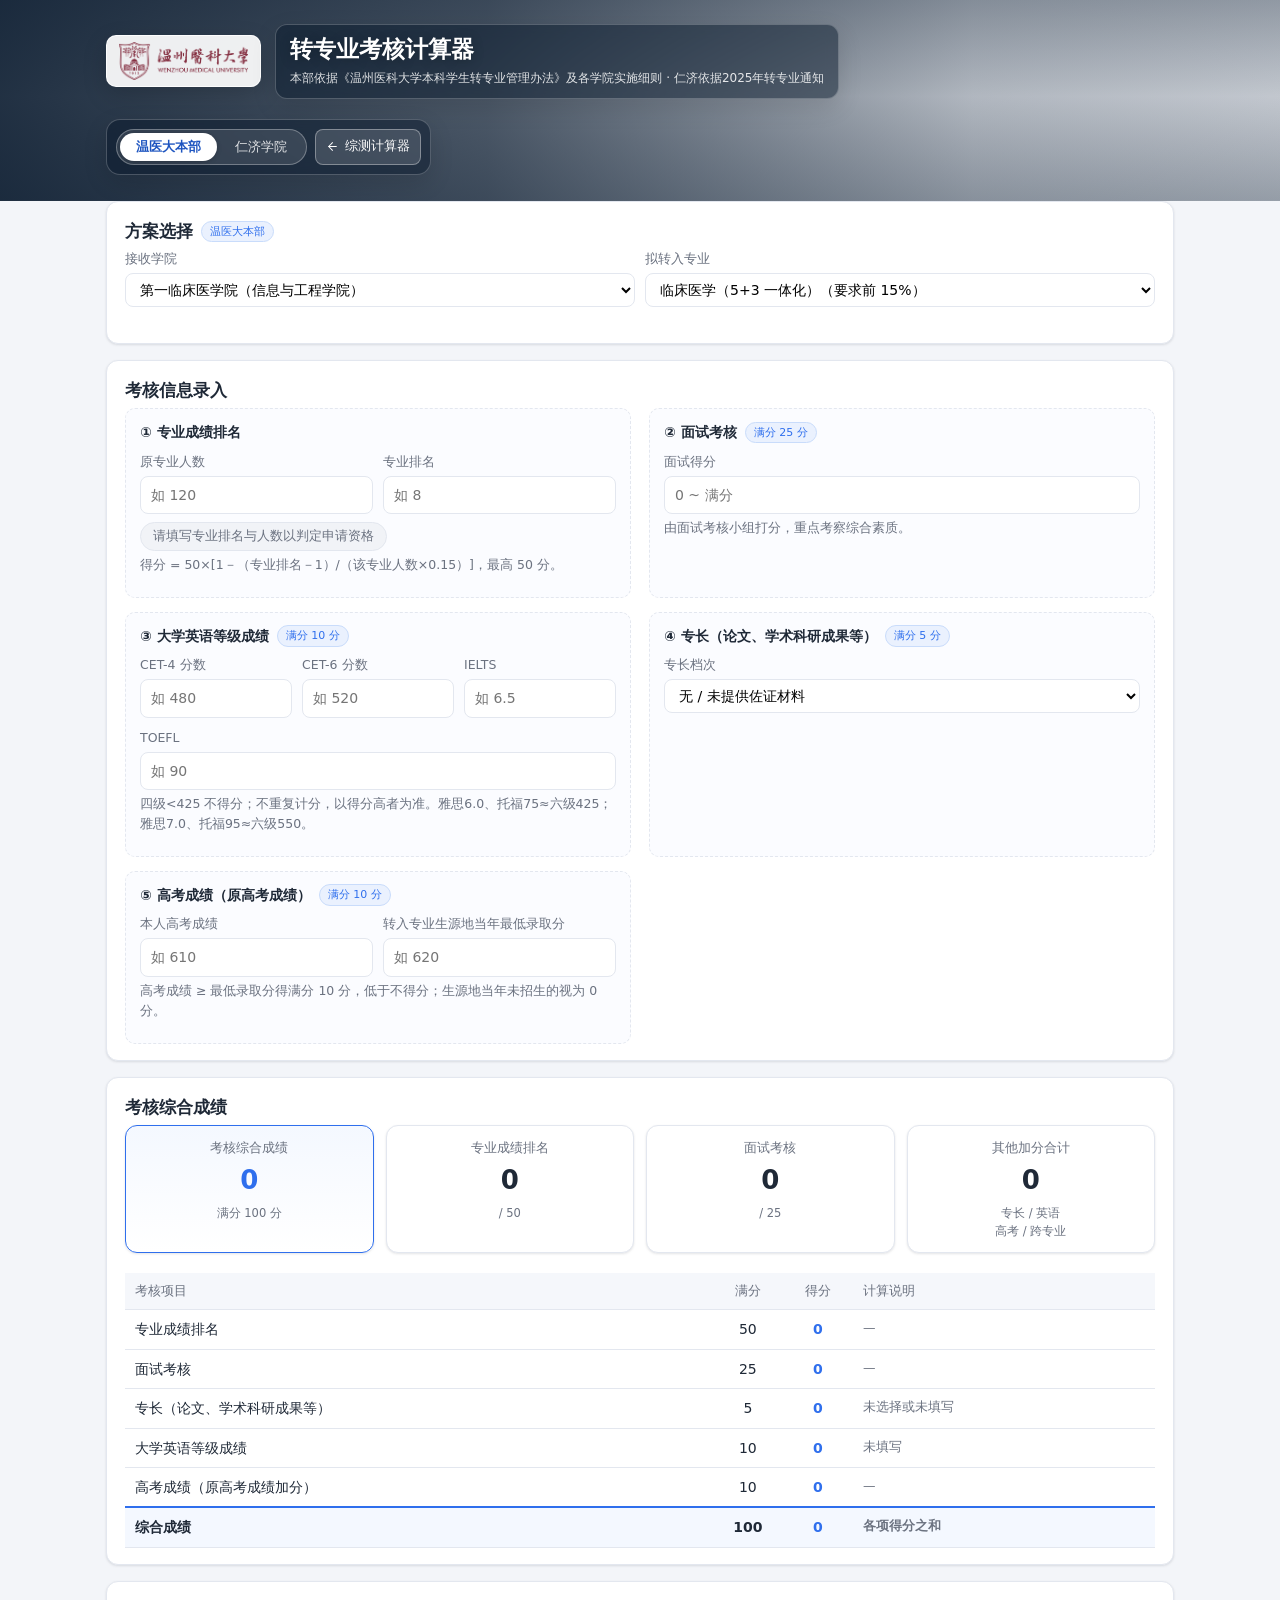
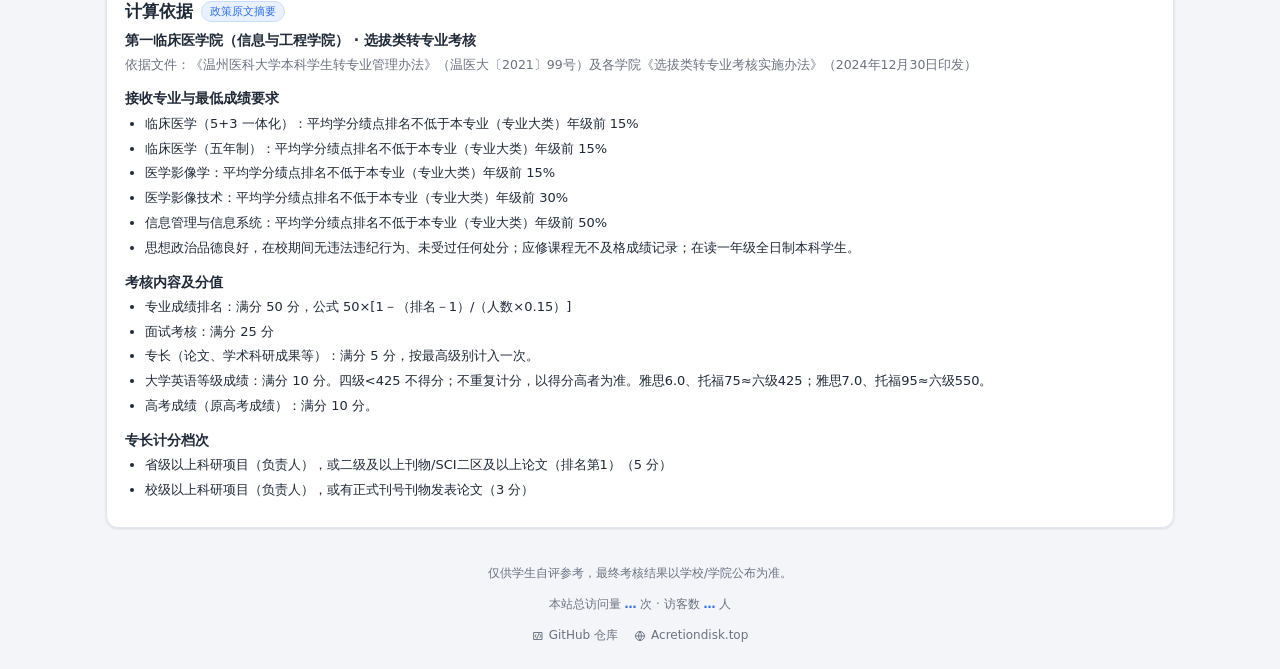
==== commit d421fca8: "feat: 更新顶部横幅与全站视觉样式" ====
--- a/transfer.html
+++ b/transfer.html
@@ -3,7 +3,7 @@
 <head>
   <meta charset="UTF-8">
   <meta name="viewport" content="width=device-width, initial-scale=1.0">
-  <title>转专业考核计算器</title>
+  <title>WMU综测转专业计算器</title>
   <link rel="icon" href="resource/红色透明底方图.png">
   <link rel="stylesheet" href="css/style.css">
 </head>
@@ -28,7 +28,10 @@
             <span>仁济学院</span>
           </label>
         </div>
-        <a class="top-link" href="index.html" title="返回素质综合测评计算器">← 综测计算器</a>
+        <a class="top-link icon-btn" href="index.html" title="返回素质综合测评计算器">
+          <svg class="icon" viewBox="0 0 24 24" aria-hidden="true"><path d="M19 12H5"/><path d="m12 19-7-7 7-7"/></svg>
+          综测计算器
+        </a>
       </div>
     </div>
   </header>
@@ -167,9 +170,20 @@
   <footer class="wrap footer">
     <p>仅供学生自评参考，最终考核结果以学校/学院公布为准。</p>
     <p class="site-stat">本站总访问量 <span id="busuanzi_value_site_pv">…</span> 次 · 访客数 <span id="busuanzi_value_site_uv">…</span> 人</p>
+    <p class="project-links">
+      <a href="https://github.com/AnAcretiondisk9986/WMU-C.A.-Calculator" target="_blank" rel="noopener noreferrer">
+        <svg class="icon" viewBox="0 0 24 24" aria-hidden="true"><path d="M4 5h16v14H4z"/><path d="M8 9l-2 3 2 3M16 9l2 3-2 3M14 7l-4 10"/></svg>
+        GitHub 仓库
+      </a>
+      <a href="https://acretiondisk.top/" target="_blank" rel="noopener noreferrer">
+        <svg class="icon" viewBox="0 0 24 24" aria-hidden="true"><circle cx="12" cy="12" r="9"/><path d="M3 12h18M12 3a14 14 0 0 1 0 18M12 3a14 14 0 0 0 0 18"/></svg>
+        Acretiondisk.top
+      </a>
+    </p>
   </footer>
 
   <script async src="//busuanzi.ibruce.info/busuanzi/2.3/busuanzi.pure.mini.js"></script>
+  <script src="js/busuanzi-offset.js"></script>
   <script src="js/transfer.js"></script>
   <script src="js/transfer-app.js"></script>
 </body>
--- a/css/style.css
+++ b/css/style.css
@@ -1,6 +1,49 @@
 /* =========================================================================
  * style.css — 素质综合测评计算器
  * ========================================================================= */
+
+@font-face {
+  font-family: "HarmonyOS Sans SC";
+  src: url("../fonts/HarmonyOS Sans/HarmonyOS_Sans_SC/HarmonyOS_Sans_SC_Thin.ttf") format("truetype");
+  font-style: normal;
+  font-weight: 100;
+  font-display: swap;
+}
+@font-face {
+  font-family: "HarmonyOS Sans SC";
+  src: url("../fonts/HarmonyOS Sans/HarmonyOS_Sans_SC/HarmonyOS_Sans_SC_Light.ttf") format("truetype");
+  font-style: normal;
+  font-weight: 300;
+  font-display: swap;
+}
+@font-face {
+  font-family: "HarmonyOS Sans SC";
+  src: url("../fonts/HarmonyOS Sans/HarmonyOS_Sans_SC/HarmonyOS_Sans_SC_Regular.ttf") format("truetype");
+  font-style: normal;
+  font-weight: 400;
+  font-display: swap;
+}
+@font-face {
+  font-family: "HarmonyOS Sans SC";
+  src: url("../fonts/HarmonyOS Sans/HarmonyOS_Sans_SC/HarmonyOS_Sans_SC_Medium.ttf") format("truetype");
+  font-style: normal;
+  font-weight: 500;
+  font-display: swap;
+}
+@font-face {
+  font-family: "HarmonyOS Sans SC";
+  src: url("../fonts/HarmonyOS Sans/HarmonyOS_Sans_SC/HarmonyOS_Sans_SC_Bold.ttf") format("truetype");
+  font-style: normal;
+  font-weight: 700;
+  font-display: swap;
+}
+@font-face {
+  font-family: "HarmonyOS Sans SC";
+  src: url("../fonts/HarmonyOS Sans/HarmonyOS_Sans_SC/HarmonyOS_Sans_SC_Black.ttf") format("truetype");
+  font-style: normal;
+  font-weight: 900;
+  font-display: swap;
+}
 
 :root {
   --primary: #2f6fed;
@@ -19,27 +62,42 @@
 
 * { box-sizing: border-box; }
 
+button, input, select, textarea { font: inherit; }
+
 html, body { margin: 0; padding: 0; }
 
 body {
-  font-family: "PingFang SC", "Microsoft YaHei", "Segoe UI", system-ui, -apple-system, sans-serif;
+  font-family: "HarmonyOS Sans SC", "HarmonyOS Sans", "PingFang SC", "Microsoft YaHei", "Segoe UI", system-ui, -apple-system, sans-serif;
   background: var(--bg);
   color: var(--text);
   font-size: 14px;
   line-height: 1.6;
+  font-weight: 400;
 }
 
 .wrap { max-width: 1100px; margin: 0 auto; padding: 0 16px; }
 
-/* ---------- 顶栏 ---------- */
-.topbar { background: linear-gradient(135deg, #1e55c0 0%, #2f6fed 100%); color: #fff; padding: 18px 0; }
-.topbar-inner { display: flex; justify-content: space-between; align-items: center; gap: 16px; flex-wrap: wrap; }
-.brand { display: flex; align-items: center; gap: 12px; }
-.brand .logo { height: 48px; width: auto; flex: none; object-fit: contain; background: rgba(255,255,255,.18); border-radius: 10px; padding: 5px 12px; }
-.brand-titles { min-width: 0; }
-.brand h1 { margin: 0; font-size: 22px; letter-spacing: .5px; }
-.brand .sub { margin: 4px 0 0; font-size: 12px; opacity: .85; }
-.profile { display: flex; gap: 8px; flex-wrap: wrap; }
+/* ---------- 顶部校园横幅 ---------- */
+.topbar {
+  position: relative;
+  min-height: 188px;
+  color: #fff;
+  padding: 24px 0 26px;
+  overflow: hidden;
+  background-image:
+    linear-gradient(90deg, rgba(7, 24, 44, .88) 0%, rgba(7, 24, 44, .68) 38%, rgba(7, 24, 44, .22) 76%, rgba(7, 24, 44, .14) 100%),
+    linear-gradient(180deg, rgba(7, 24, 44, .32) 0%, rgba(7, 24, 44, .08) 48%, rgba(7, 24, 44, .3) 100%),
+    url("../resource/benbu.jpg");
+  background-size: cover;
+  background-position: center 56%;
+}
+.topbar-inner { position: relative; z-index: 1; display: flex; justify-content: space-between; align-items: center; gap: 20px; flex-wrap: wrap; }
+.brand { display: flex; align-items: center; gap: 14px; min-width: min(100%, 460px); }
+.brand .logo { height: 52px; width: auto; flex: none; object-fit: contain; background: rgba(255,255,255,.92); border: 1px solid rgba(255,255,255,.92); border-radius: 10px; padding: 6px 12px; box-shadow: 0 8px 24px rgba(0,0,0,.16); }
+.brand-titles { min-width: 0; padding: 10px 14px 11px; border: 1px solid rgba(255,255,255,.22); border-radius: 12px; background: rgba(5, 21, 40, .48); box-shadow: 0 8px 24px rgba(0,0,0,.12); backdrop-filter: blur(6px); }
+.brand h1 { margin: 0; font-size: 23px; line-height: 1.25; letter-spacing: 0; font-weight: 700; text-shadow: 0 2px 12px rgba(0,0,0,.28); }
+.brand .sub { margin: 5px 0 0; font-size: 12px; line-height: 1.5; color: rgba(255,255,255,.86); }
+.profile { display: flex; gap: 8px; flex-wrap: wrap; justify-content: flex-end; padding: 9px; border: 1px solid rgba(255,255,255,.22); border-radius: 14px; background: rgba(5, 21, 40, .46); box-shadow: 0 8px 24px rgba(0,0,0,.12); backdrop-filter: blur(6px); }
 .profile input {
   border: 1px solid rgba(255,255,255,.35); background: rgba(255,255,255,.15); color: #fff;
   border-radius: 999px; padding: 6px 12px; font-size: 13px; width: 110px; outline: none;
@@ -351,14 +409,37 @@
 .footer { text-align: center; color: var(--text-soft); font-size: 12px; padding: 8px 16px 24px; }
 .footer .site-stat { margin-top: 4px; }
 .footer .site-stat span { color: var(--primary); font-weight: 600; }
+.project-links { display: flex; justify-content: center; align-items: center; gap: 16px; flex-wrap: wrap; margin: 6px 0 0; }
+.project-links a { display: inline-flex; align-items: center; gap: 5px; color: var(--text-soft); text-decoration: none; font-weight: 500; }
+.project-links a:hover { color: var(--primary); text-decoration: underline; text-underline-offset: 3px; }
+
+/* 手动填写：C2 成绩 / 学年总分 */
+.manual-row {
+  display: flex; align-items: center; gap: 8px; flex-wrap: wrap;
+  margin: 8px 0; padding: 6px 10px; background: #f7f9fd;
+  border: 1px dashed var(--line); border-radius: 8px; font-size: 12.5px;
+}
+.manual-row label { color: var(--text); font-weight: 600; white-space: nowrap; }
+.manual-row input[type="number"] {
+  width: 90px; border: 1px solid var(--line); border-radius: 6px;
+  padding: 4px 8px; font-size: 13px;
+}
+.manual-row input[type="number"]:focus { outline: none; border-color: var(--primary); }
+.manual-row .hint { color: var(--text-soft); }
 
 /* 空状态 */
 .empty-hint { color: var(--text-soft); font-size: 12.5px; font-style: italic; }
 
 @media (max-width: 640px) {
   .result-grid { grid-template-columns: repeat(2, 1fr); }
-  .topbar-inner { flex-direction: column; align-items: flex-start; }
-  .brand .logo { height: 40px; }
+  .topbar { min-height: 286px; padding: 20px 0 22px; background-position: 58% center; }
+  .topbar-inner { flex-direction: column; align-items: stretch; }
+  .brand { min-width: 0; align-items: flex-start; }
+  .brand .logo { height: 42px; padding: 5px 9px; }
+  .brand h1 { font-size: 20px; }
+  .brand-titles { flex: 1; }
+  .profile { justify-content: flex-start; }
+  .profile input { flex: 1 1 90px; min-width: 0; }
 }
 
 /* ========== 转专业计算器页面 ========== */
@@ -371,6 +452,10 @@
   display: inline-flex; align-items: center; white-space: nowrap;
 }
 .top-link:hover { background: rgba(255,255,255,.25); border-color: #fff; }
+
+.icon { width: 1em; height: 1em; flex: none; display: inline-block; vertical-align: -.14em; fill: none; stroke: currentColor; stroke-width: 1.9; stroke-linecap: round; stroke-linejoin: round; }
+.icon-btn { display: inline-flex; align-items: center; justify-content: center; gap: 6px; }
+.modal-close .icon, .del .icon { width: 1.05em; height: 1.05em; }
 
 .inline-fields { display: flex; gap: 10px; flex-wrap: wrap; align-items: flex-start; }
 .inline-fields .field { flex: 1; min-width: 130px; }
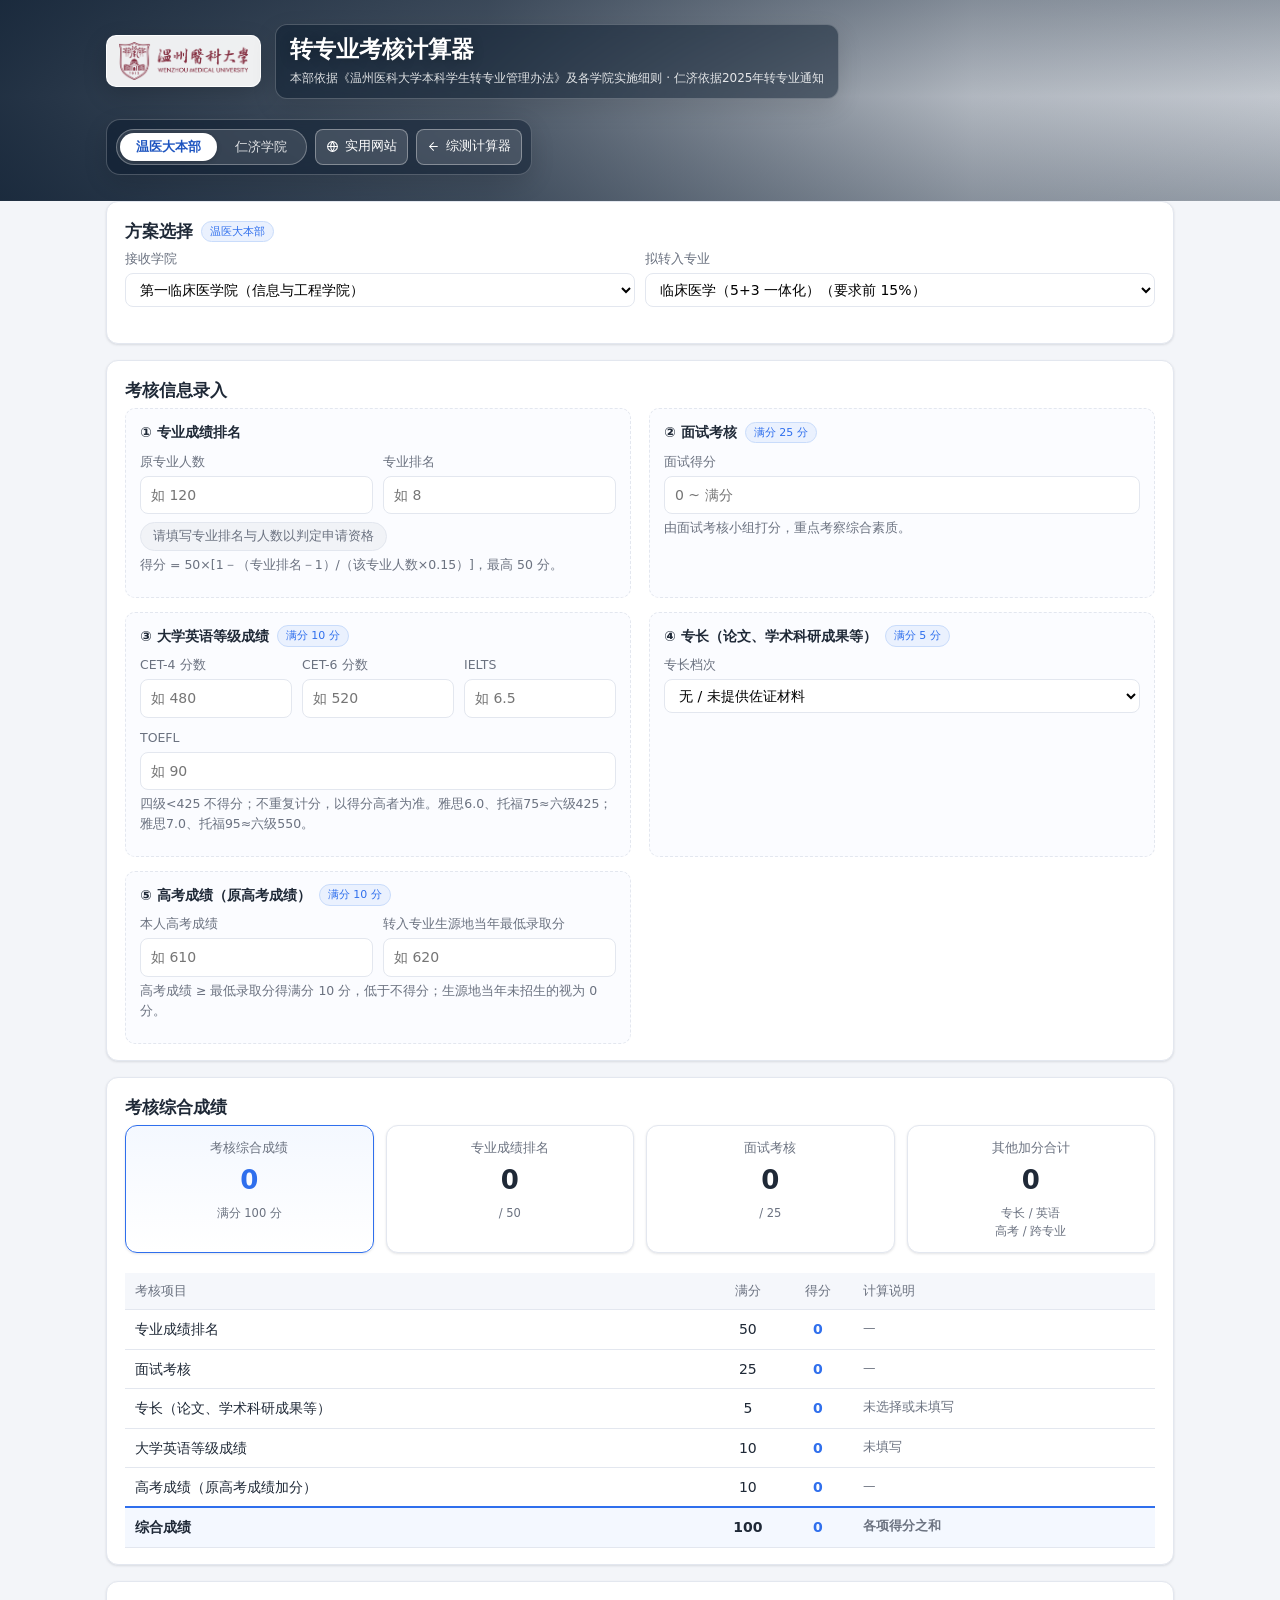
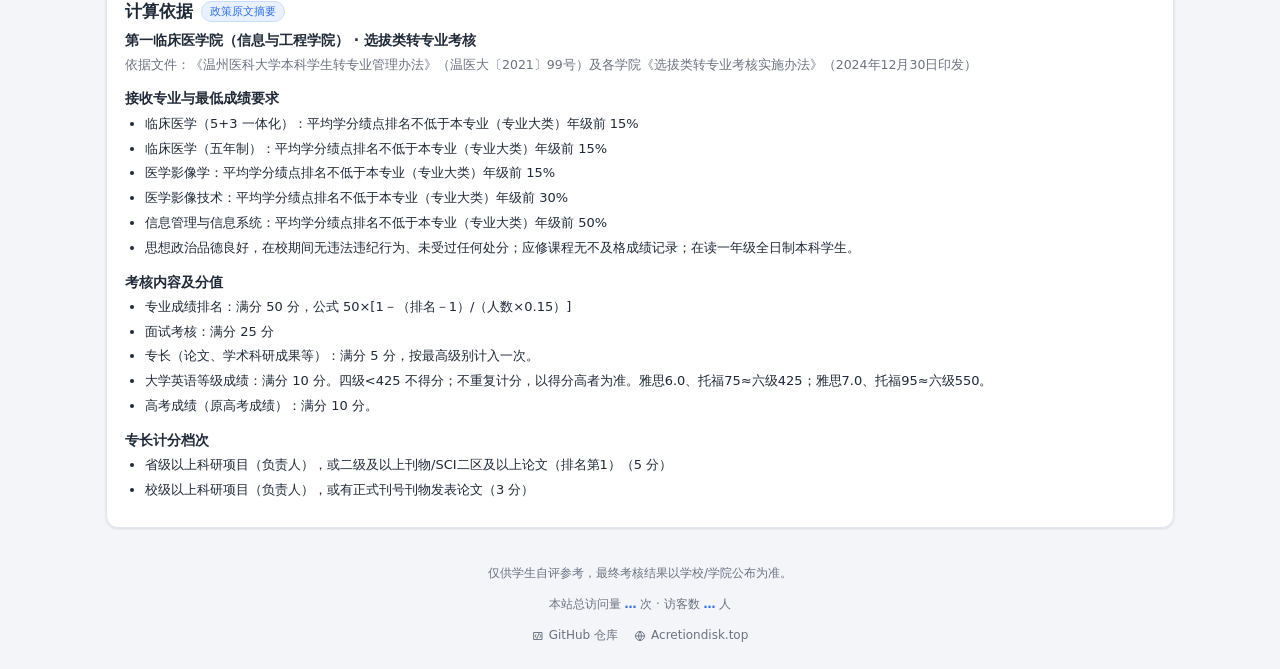
==== commit aac40bc8: "feat: add useful websites directory" ====
--- a/transfer.html
+++ b/transfer.html
@@ -28,6 +28,10 @@
             <span>仁济学院</span>
           </label>
         </div>
+        <a class="top-link icon-btn" href="useful.html" title="校园服务与常用学习网站">
+          <svg class="icon" viewBox="0 0 24 24" aria-hidden="true"><circle cx="12" cy="12" r="9"/><path d="M3 12h18M12 3a14 14 0 0 1 0 18M12 3a14 14 0 0 0 0 18"/></svg>
+          实用网站
+        </a>
         <a class="top-link icon-btn" href="index.html" title="返回素质综合测评计算器">
           <svg class="icon" viewBox="0 0 24 24" aria-hidden="true"><path d="M19 12H5"/><path d="m12 19-7-7 7-7"/></svg>
           综测计算器
--- a/css/style.css
+++ b/css/style.css
@@ -106,11 +106,12 @@
 .profile input:focus { border-color: #fff; background: rgba(255,255,255,.25); }
 
 /* ---------- Tab 导航 ---------- */
-.tabs { display: flex; gap: 8px; padding-top: 16px; }
+.tabs { display: flex; gap: 8px; padding-top: 16px; overflow-x: auto; scrollbar-width: thin; }
 .tab-btn {
   border: 1px solid var(--line); background: var(--card); color: var(--text-soft);
   border-radius: 10px 10px 0 0; padding: 9px 18px; font-size: 14px; cursor: pointer;
   border-bottom: none; font-weight: 500;
+  flex: none; white-space: nowrap;
 }
 .tab-btn.active { color: var(--primary); font-weight: 600; box-shadow: 0 -2px 0 var(--primary) inset; }
 .tab-pane { display: none; padding: 16px 0 24px; }
@@ -443,8 +444,8 @@
 }
 
 /* ========== 转专业计算器页面 ========== */
-a.tab-btn { text-decoration: none; display: inline-block; }
-.tabs a.tab-btn { margin-left: auto; }
+a.tab-btn { text-decoration: none; }
+.tabs .tabs-spacer { margin-left: auto; }
 
 .top-link {
   border: 1px solid rgba(255,255,255,.35); background: rgba(255,255,255,.15); color: #fff;
@@ -570,3 +571,140 @@
   .archive-item { flex-direction: column; align-items: stretch; }
   .archive-item-actions { justify-content: flex-end; }
 }
+
+/* ========== 实用网站页面 ========== */
+.sr-only {
+  position: absolute; width: 1px; height: 1px; padding: 0; margin: -1px;
+  overflow: hidden; clip: rect(0, 0, 0, 0); white-space: nowrap; border: 0;
+}
+
+.useful-top-actions { align-items: center; }
+.useful-main { padding-top: 28px; padding-bottom: 20px; }
+.useful-intro {
+  display: flex; align-items: flex-end; justify-content: space-between; gap: 28px;
+  padding: 0 0 24px; border-bottom: 1px solid var(--line);
+}
+.useful-eyebrow {
+  margin: 0 0 4px; color: var(--primary); font-size: 11px; line-height: 1.4;
+  font-weight: 700; letter-spacing: 0;
+}
+.useful-intro h2 { margin: 0; font-size: 27px; line-height: 1.3; font-weight: 700; }
+.useful-intro > div > p:last-child { margin: 6px 0 0; color: var(--text-soft); }
+.site-search-wrap {
+  width: min(100%, 390px); min-height: 46px; display: flex; align-items: center; gap: 9px;
+  padding: 0 12px; background: #fff; border: 1px solid #d9dee8; border-radius: 8px;
+  box-shadow: 0 3px 12px rgba(16, 24, 40, .06); transition: border-color .15s, box-shadow .15s;
+}
+.site-search-wrap:focus-within { border-color: var(--primary); box-shadow: 0 0 0 3px rgba(47, 111, 237, .12); }
+.site-search-wrap > .icon { width: 19px; height: 19px; color: #8992a3; }
+.site-search-wrap input {
+  width: 100%; min-width: 0; border: 0; outline: 0; background: transparent; color: var(--text);
+  font-size: 14px; line-height: 1.4;
+}
+.site-search-wrap input::-webkit-search-cancel-button { display: none; }
+.site-search-clear {
+  width: 30px; height: 30px; flex: none; padding: 0; border: 0; border-radius: 6px;
+  background: transparent; color: var(--text-soft); cursor: pointer;
+}
+.site-search-clear:hover { color: var(--text); background: #f0f2f6; }
+.site-search-clear[hidden] { display: none; }
+
+.site-toolbar {
+  display: flex; align-items: center; justify-content: space-between; gap: 16px;
+  padding: 18px 0 12px;
+}
+.site-filters { display: flex; align-items: center; gap: 7px; flex-wrap: wrap; }
+.site-filter {
+  min-height: 34px; display: inline-flex; align-items: center; gap: 6px; padding: 6px 11px;
+  border: 1px solid var(--line); border-radius: 7px; background: #fff; color: var(--text-soft);
+  font-size: 12.5px; font-weight: 500; cursor: pointer; transition: .15s;
+}
+.site-filter .icon { width: 15px; height: 15px; }
+.site-filter:hover { color: var(--text); border-color: #bdc5d3; }
+.site-filter[aria-pressed="true"] { color: #fff; border-color: var(--primary); background: var(--primary); }
+.site-filter:focus-visible, .site-card:focus-visible, .site-search-clear:focus-visible {
+  outline: 3px solid rgba(47, 111, 237, .25); outline-offset: 2px;
+}
+.site-status { margin: 0; color: var(--text-soft); font-size: 12.5px; white-space: nowrap; }
+
+.site-group { padding: 25px 0 30px; border-top: 1px solid var(--line); }
+.site-group:first-child { border-top: 0; }
+.site-group-head {
+  display: flex; align-items: center; justify-content: space-between; gap: 16px; margin-bottom: 14px;
+}
+.site-group-title { display: flex; align-items: center; gap: 11px; min-width: 0; }
+.site-group-title h2 { margin: 0; font-size: 18px; line-height: 1.35; font-weight: 700; }
+.site-group-title p { margin: 2px 0 0; color: var(--text-soft); font-size: 12.5px; }
+.site-group-icon, .site-card-mark {
+  display: inline-flex; align-items: center; justify-content: center; flex: none;
+}
+.site-group-icon { width: 38px; height: 38px; border-radius: 8px; }
+.site-group-icon .icon { width: 20px; height: 20px; }
+.site-group-count {
+  flex: none; padding: 3px 8px; border: 1px solid var(--line); border-radius: 6px;
+  background: rgba(255,255,255,.65); color: var(--text-soft); font-size: 11.5px;
+}
+.site-grid { display: grid; grid-template-columns: repeat(3, minmax(0, 1fr)); gap: 10px; }
+.site-card {
+  min-height: 112px; position: relative; display: flex; align-items: flex-start; gap: 12px;
+  padding: 15px 42px 14px 15px; border: 1px solid var(--line); border-radius: 8px;
+  background: #fff; color: var(--text); text-decoration: none;
+  box-shadow: 0 1px 2px rgba(16, 24, 40, .035);
+  transition: transform .16s ease, border-color .16s ease, box-shadow .16s ease;
+}
+.site-card:hover {
+  transform: translateY(-2px); border-color: var(--tone-border);
+  box-shadow: 0 8px 22px rgba(16, 24, 40, .09);
+}
+.site-card-mark {
+  width: 36px; height: 36px; margin-top: 1px; border-radius: 8px;
+  color: var(--tone); background: var(--tone-bg);
+}
+.site-card-icon { width: 19px; height: 19px; fill: none; stroke: currentColor; stroke-width: 1.8; stroke-linecap: round; stroke-linejoin: round; }
+.site-card-copy { display: flex; flex-direction: column; min-width: 0; line-height: 1.4; }
+.site-card-copy strong { font-size: 14px; font-weight: 600; overflow-wrap: anywhere; }
+.site-card-description { margin-top: 4px; color: var(--text-soft); font-size: 12px; }
+.site-card-domain { margin-top: 7px; color: var(--tone); font-size: 11.5px; overflow-wrap: anywhere; }
+.site-card-open {
+  position: absolute; top: 17px; right: 15px; width: 16px; height: 16px;
+  fill: none; stroke: #9aa3b2; stroke-width: 1.8; stroke-linecap: round; stroke-linejoin: round;
+  transition: color .15s, transform .15s;
+}
+.site-card:hover .site-card-open { color: var(--tone); stroke: currentColor; transform: translate(1px, -1px); }
+.tone-blue { --tone: #2563b9; --tone-bg: #eaf2fd; --tone-border: #abc8ed; color: var(--tone); }
+.tone-green { --tone: #247553; --tone-bg: #e8f5ef; --tone-border: #a8d7c3; color: var(--tone); }
+.tone-gold { --tone: #9a640d; --tone-bg: #fbf2df; --tone-border: #e5c98e; color: var(--tone); }
+.tone-red { --tone: #b74747; --tone-bg: #fbecec; --tone-border: #e6b2b2; color: var(--tone); }
+.site-card.tone-blue, .site-card.tone-green, .site-card.tone-gold, .site-card.tone-red { color: var(--text); }
+.site-empty {
+  min-height: 260px; display: flex; flex-direction: column; align-items: center; justify-content: center;
+  color: var(--text-soft); text-align: center;
+}
+.site-empty-icon { width: 32px; height: 32px; margin-bottom: 12px; fill: none; stroke: #9aa3b2; stroke-width: 1.6; stroke-linecap: round; stroke-linejoin: round; }
+.site-empty strong { color: var(--text); font-size: 15px; }
+.site-empty span { margin-top: 3px; font-size: 12.5px; }
+
+@media (max-width: 900px) {
+  .site-grid { grid-template-columns: repeat(2, minmax(0, 1fr)); }
+}
+
+@media (max-width: 640px) {
+  .tabs .tabs-spacer { margin-left: 0; }
+  .useful-main { padding-top: 22px; }
+  .useful-intro { align-items: stretch; flex-direction: column; gap: 18px; }
+  .useful-intro h2 { font-size: 23px; }
+  .site-search-wrap { width: 100%; }
+  .site-toolbar { align-items: flex-start; flex-direction: column; gap: 9px; }
+  .site-filters { flex-wrap: nowrap; width: calc(100% + 16px); padding-right: 16px; overflow-x: auto; }
+  .site-filter { flex: none; }
+  .site-group { padding: 20px 0 24px; }
+  .site-group-head { align-items: flex-start; }
+  .site-group-title p { display: none; }
+  .site-grid { grid-template-columns: 1fr; }
+  .site-card { min-height: 102px; }
+}
+
+@media (prefers-reduced-motion: reduce) {
+  .site-card, .site-card-open { transition: none; }
+  .site-card:hover { transform: none; }
+}
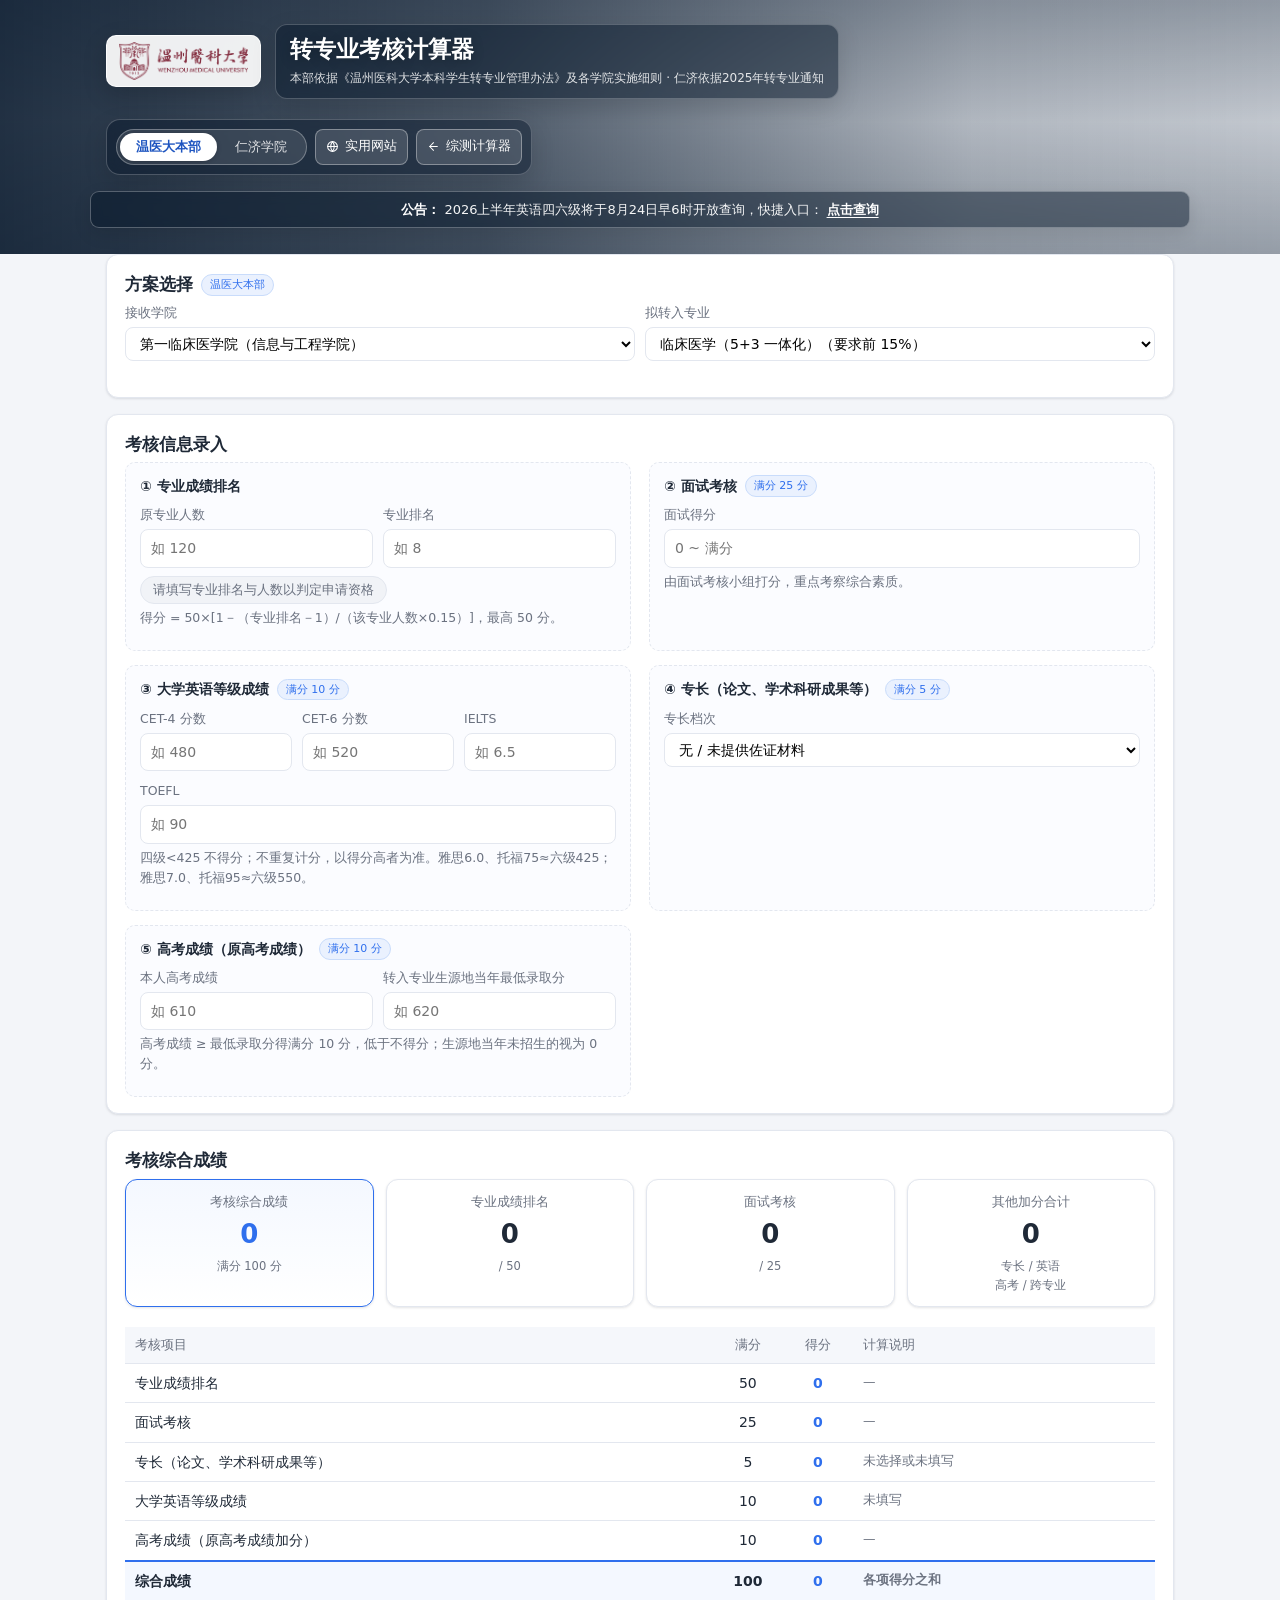
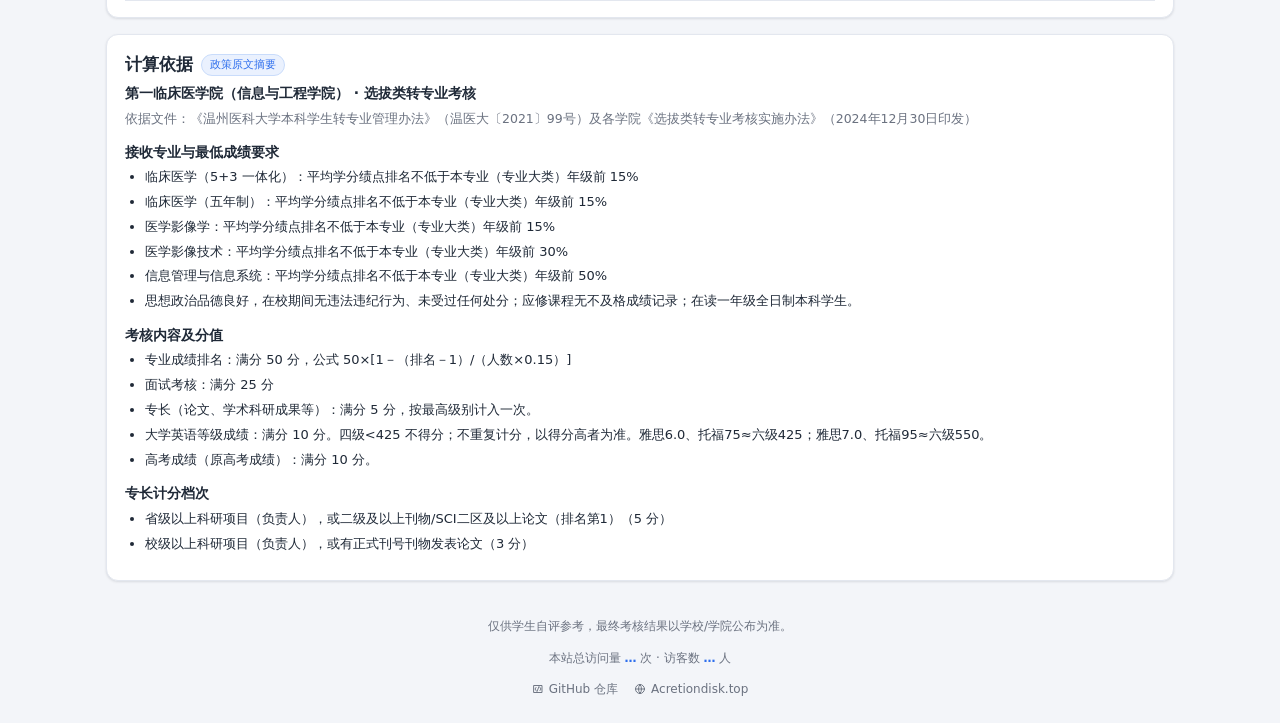
==== commit 8b34c5a6: "feat: add CET announcement to topbars" ====
--- a/transfer.html
+++ b/transfer.html
@@ -37,6 +37,11 @@
           综测计算器
         </a>
       </div>
+    </div>
+    <div class="wrap topbar-announcement" role="note" aria-label="公告">
+      <span class="announcement-label">公告：</span>
+      <span>2026上半年英语四六级将于8月24日早6时开放查询，快捷入口：</span>
+      <a href="https://cjcx.neea.edu.cn/html1/folder/21033/653-1.htm" target="_blank" rel="noopener noreferrer">点击查询</a>
     </div>
   </header>
 
--- a/css/style.css
+++ b/css/style.css
@@ -92,6 +92,16 @@
   background-position: center 56%;
 }
 .topbar-inner { position: relative; z-index: 1; display: flex; justify-content: space-between; align-items: center; gap: 20px; flex-wrap: wrap; }
+.topbar-announcement {
+  position: relative; z-index: 1; display: flex; justify-content: center; align-items: center; gap: 4px;
+  margin-top: 16px; padding-top: 8px; padding-bottom: 8px; color: rgba(255,255,255,.95);
+  border: 1px solid rgba(255,255,255,.28); border-radius: 9px;
+  background: rgba(5, 21, 40, .48); box-shadow: 0 6px 18px rgba(0,0,0,.1);
+  backdrop-filter: blur(6px); text-align: center; font-size: 13px; line-height: 1.5;
+}
+.topbar-announcement .announcement-label { font-weight: 700; color: #fff; }
+.topbar-announcement a { color: #fff; font-weight: 700; text-underline-offset: 3px; }
+.topbar-announcement a:hover { color: #dbeafe; }
 .brand { display: flex; align-items: center; gap: 14px; min-width: min(100%, 460px); }
 .brand .logo { height: 52px; width: auto; flex: none; object-fit: contain; background: rgba(255,255,255,.92); border: 1px solid rgba(255,255,255,.92); border-radius: 10px; padding: 6px 12px; box-shadow: 0 8px 24px rgba(0,0,0,.16); }
 .brand-titles { min-width: 0; padding: 10px 14px 11px; border: 1px solid rgba(255,255,255,.22); border-radius: 12px; background: rgba(5, 21, 40, .48); box-shadow: 0 8px 24px rgba(0,0,0,.12); backdrop-filter: blur(6px); }
@@ -334,24 +344,6 @@
 }
 .overall-avg .avg-value { font-size: 22px; font-weight: 800; color: var(--primary); }
 
-/* ---------- 班级排名 ---------- */
-.rank-form { display: flex; gap: 8px; flex-wrap: wrap; margin: 10px 0 14px; }
-.rank-form input {
-  border: 1px solid var(--line); border-radius: 8px; padding: 6px 10px; font-size: 13px; width: 160px;
-}
-.rank-form input:focus { outline: none; border-color: var(--primary); }
-.rank-table { width: 100%; border-collapse: collapse; }
-.rank-table th, .rank-table td { border-bottom: 1px solid var(--line); padding: 7px 10px; text-align: left; }
-.rank-table th { color: var(--text-soft); font-size: 12.5px; }
-.rank-table td.num, .rank-table th.num { width: 90px; }
-.rank-table td.op, .rank-table th.op { width: 50px; text-align: center; }
-.rank-table tr.me td { background: #eef5ff; }
-.rank-top { display: inline-flex; width: 22px; height: 22px; align-items: center; justify-content: center;
-  border-radius: 50%; font-size: 12px; font-weight: 700; color: #fff; background: #9ca3af; }
-.rank-top.r1 { background: #e6a23c; }
-.rank-top.r2 { background: #a8b3c4; }
-.rank-top.r3 { background: #c98a5e; }
-
 /* ---------- 数据管理 ---------- */
 .manage-actions { display: flex; gap: 10px; flex-wrap: wrap; margin: 10px 0; }
 .file-label { display: inline-block; cursor: pointer; }
@@ -441,6 +433,7 @@
   .brand-titles { flex: 1; }
   .profile { justify-content: flex-start; }
   .profile input { flex: 1 1 90px; min-width: 0; }
+  .topbar-announcement { margin-top: 14px; padding: 8px 12px; flex-wrap: wrap; }
 }
 
 /* ========== 转专业计算器页面 ========== */
